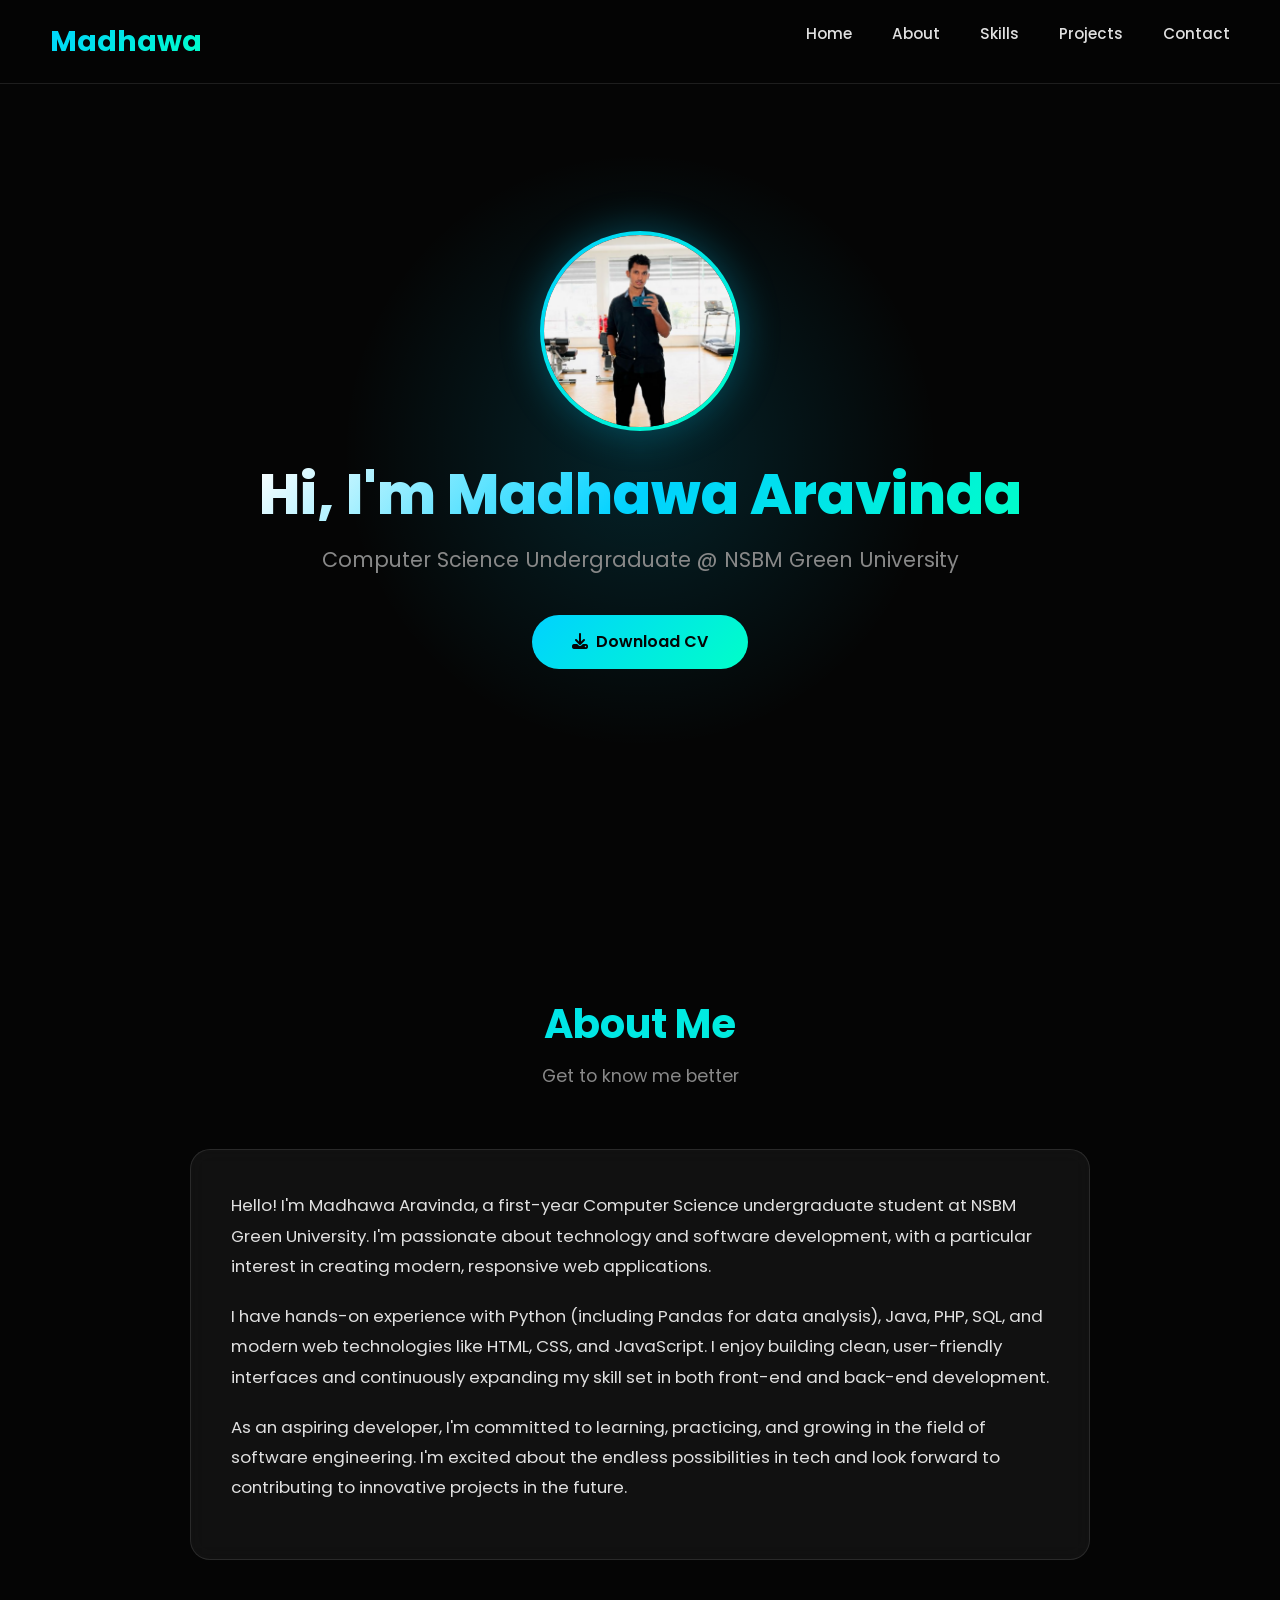
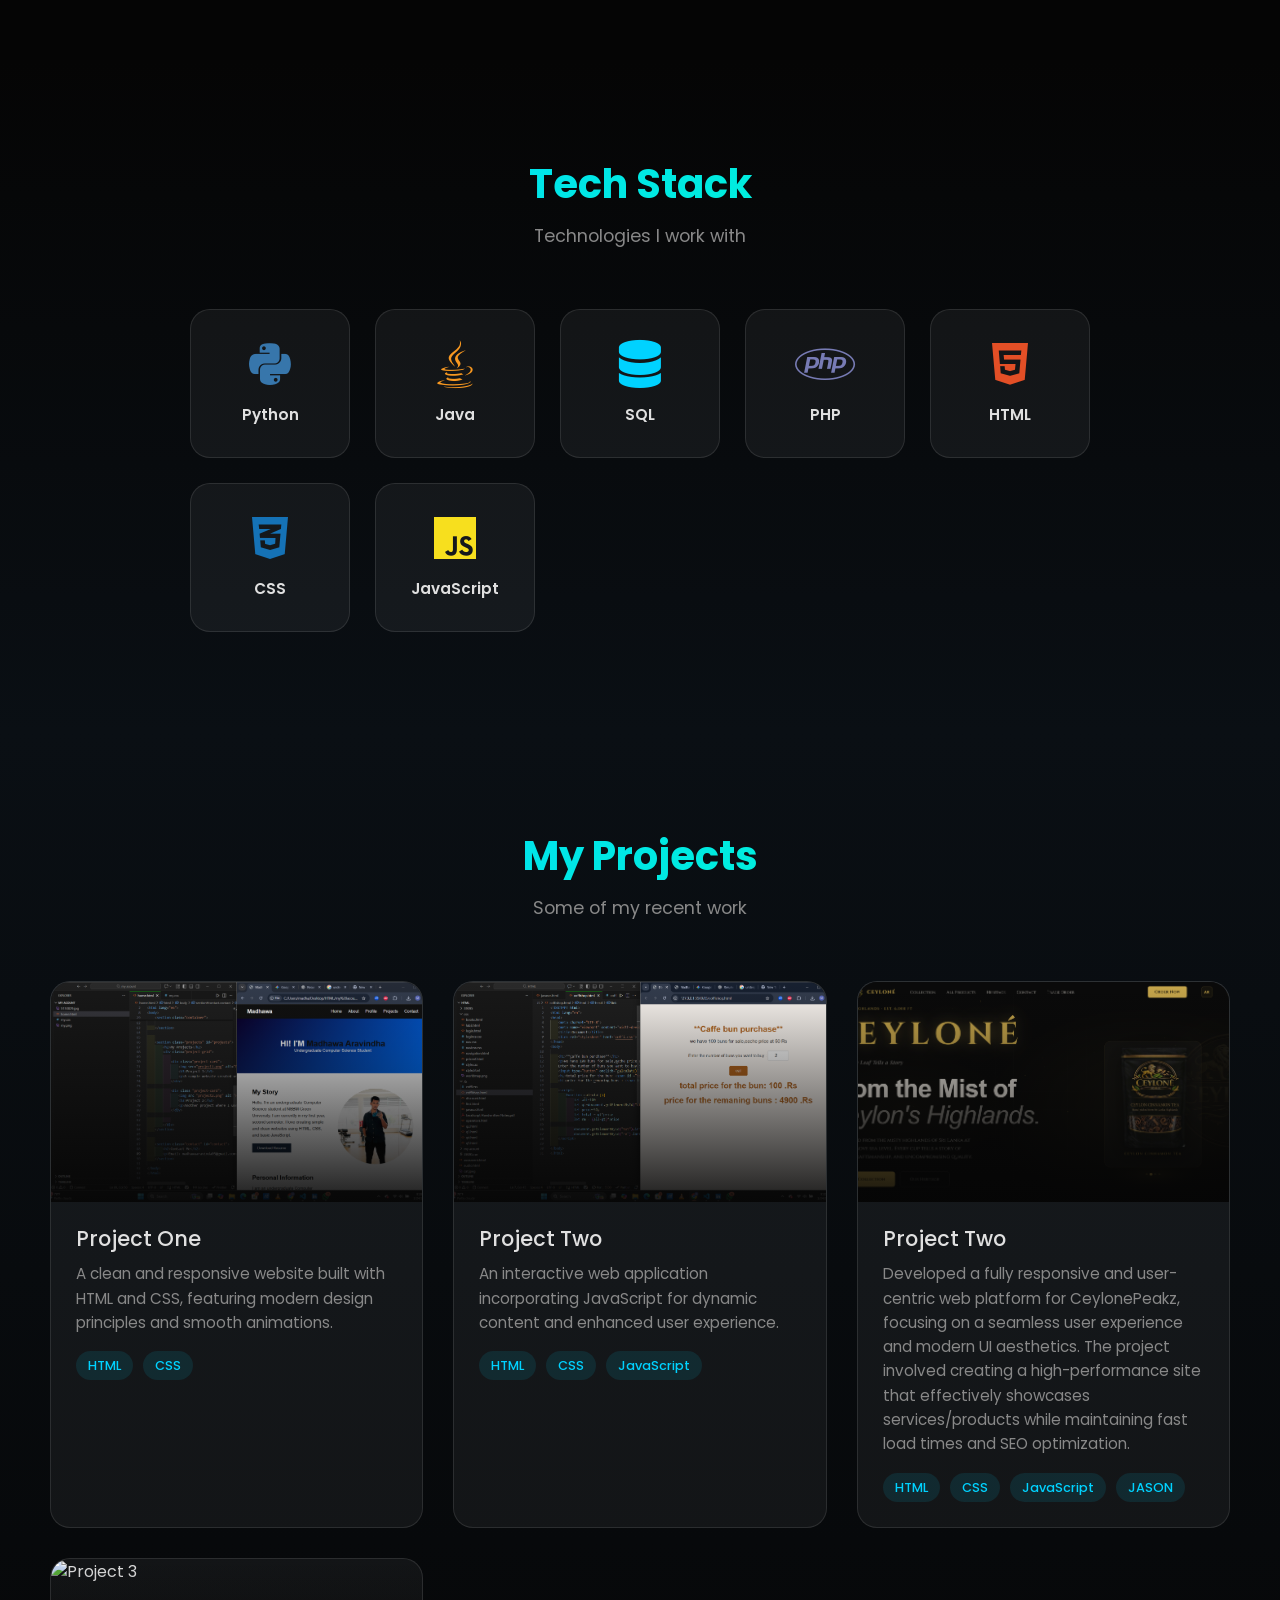
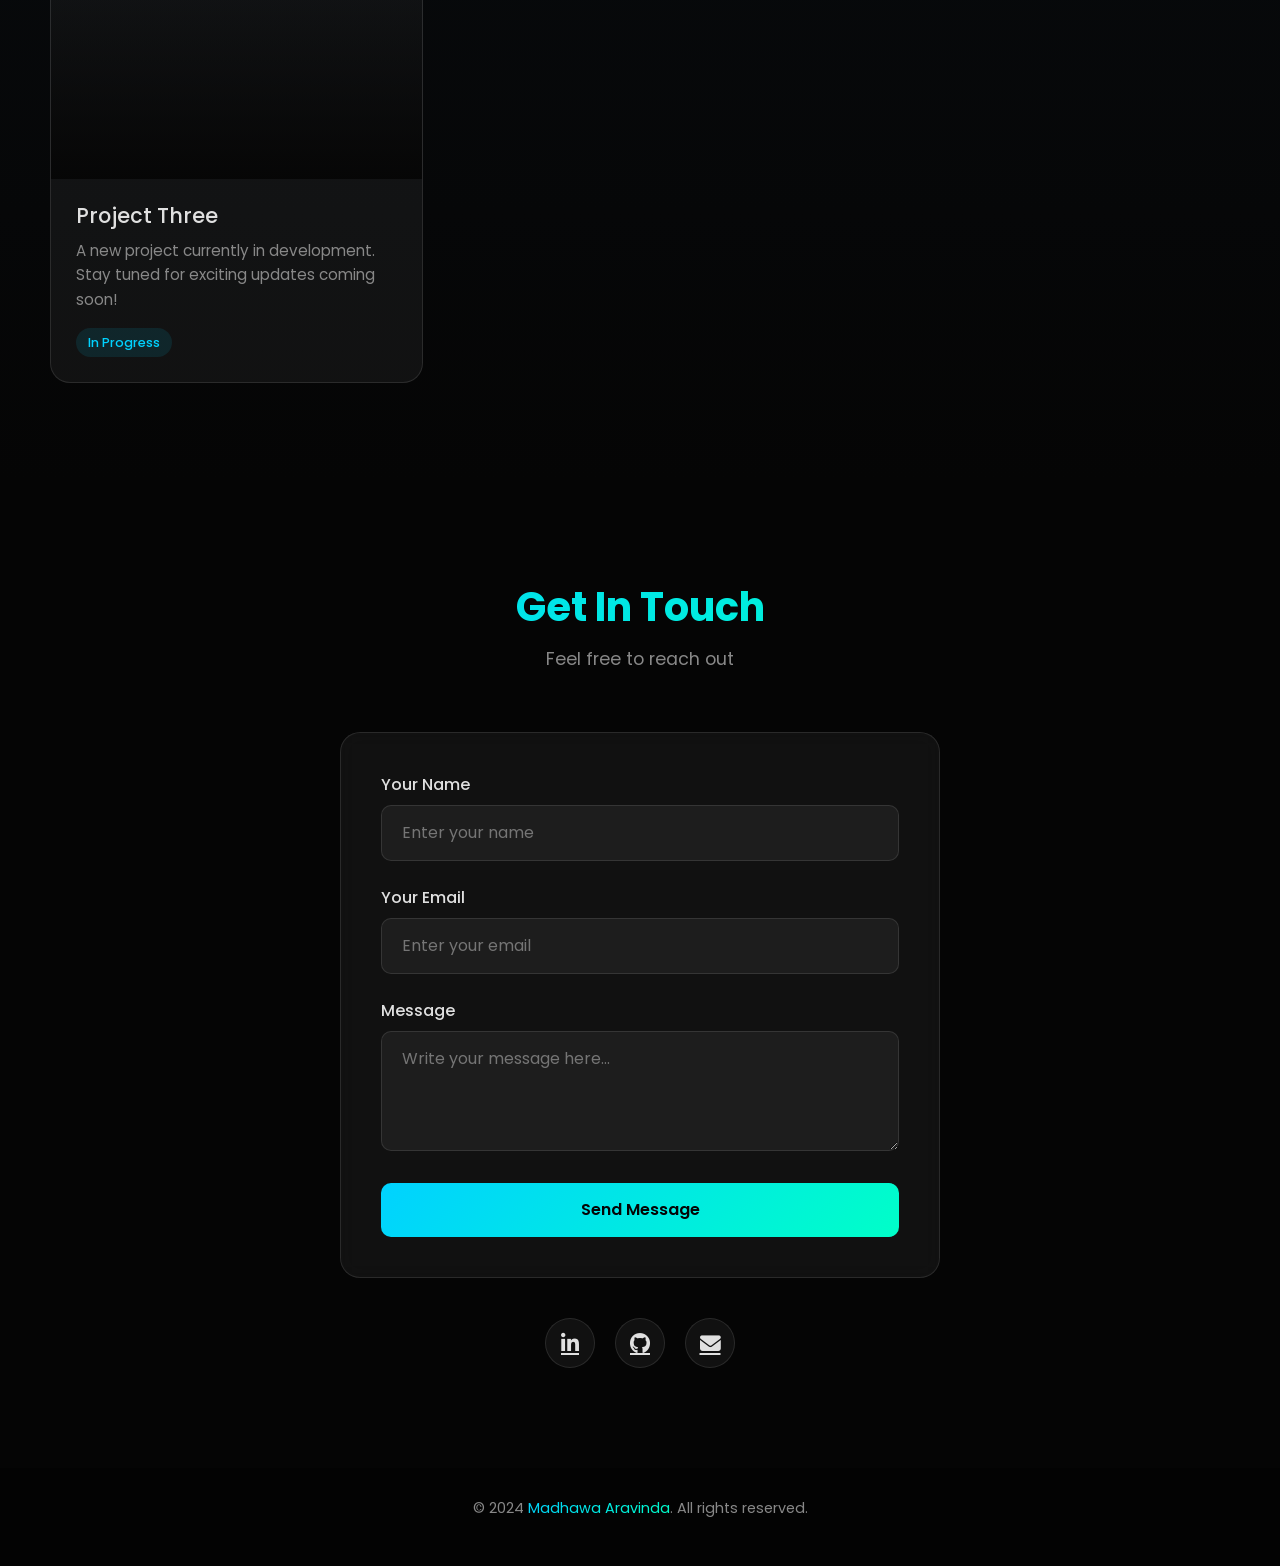
==== index.html @ 078f3707 "Rename home.html to index.html" ====
<!doctype html>
<html lang="en">
  <head>
    <meta charset="UTF-8" />
    <meta name="viewport" content="width=device-width, initial-scale=1.0" />
    <title>Madhawa Aravinda | Portfolio</title>
    <link rel="icon" href="my.png" type="image/png" />
    <link
      href="https://cdn.jsdelivr.net/npm/bootstrap@5.3.2/dist/css/bootstrap.min.css"
      rel="stylesheet"
    />
    <link
      rel="stylesheet"
      href="https://cdnjs.cloudflare.com/ajax/libs/font-awesome/6.4.0/css/all.min.css"
    />
    <link
      href="https://fonts.googleapis.com/css2?family=Poppins:wght@300;400;500;600;700;800&display=swap"
      rel="stylesheet"
    />
    <style>
      :root {
        --bg-dark: #050505;
        --bg-card: #0a0a0a;
        --accent-blue: #00d2ff;
        --accent-teal: #00ffc8;
        --text-light: #e0e0e0;
        --text-muted: #888;
        --glass-bg: rgba(255, 255, 255, 0.05);
        --glass-border: rgba(255, 255, 255, 0.1);
      }

      * {
        margin: 0;
        padding: 0;
        box-sizing: border-box;
      }

      html {
        scroll-behavior: smooth;
      }

      body {
        font-family: "Poppins", sans-serif;
        background-color: var(--bg-dark);
        color: var(--text-light);
        overflow-x: hidden;
      }

      ::-webkit-scrollbar {
        width: 8px;
      }

      ::-webkit-scrollbar-track {
        background: var(--bg-dark);
      }

      ::-webkit-scrollbar-thumb {
        background: var(--accent-blue);
        border-radius: 4px;
      }

      .navbar {
        position: fixed;
        top: 0;
        left: 0;
        width: 100%;
        padding: 20px 50px;
        display: flex;
        justify-content: space-between;
        align-items: center;
        z-index: 1000;
        background: rgba(5, 5, 5, 0.7);
        backdrop-filter: blur(20px);
        -webkit-backdrop-filter: blur(20px);
        border-bottom: 1px solid var(--glass-border);
        transition: all 0.3s ease;
      }

      .navbar.scrolled {
        padding: 15px 50px;
        background: rgba(5, 5, 5, 0.9);
      }

      .logo {
        font-size: 1.8rem;
        font-weight: 700;
        background: linear-gradient(
          135deg,
          var(--accent-blue),
          var(--accent-teal)
        );
        -webkit-background-clip: text;
        -webkit-text-fill-color: transparent;
        background-clip: text;
      }

      .nav-links {
        display: flex;
        list-style: none;
        gap: 40px;
      }

      .nav-links a {
        text-decoration: none;
        color: var(--text-light);
        font-weight: 500;
        font-size: 0.95rem;
        position: relative;
        transition: color 0.3s ease;
      }

      .nav-links a::after {
        content: "";
        position: absolute;
        bottom: -5px;
        left: 0;
        width: 0;
        height: 2px;
        background: linear-gradient(
          90deg,
          var(--accent-blue),
          var(--accent-teal)
        );
        transition: width 0.3s ease;
      }

      .nav-links a:hover {
        color: var(--accent-blue);
      }

      .nav-links a:hover::after {
        width: 100%;
      }

      .mobile-menu-btn {
        display: none;
        background: none;
        border: none;
        color: var(--text-light);
        font-size: 1.5rem;
        cursor: pointer;
      }

      .hero {
        min-height: 100vh;
        display: flex;
        flex-direction: column;
        align-items: center;
        justify-content: center;
        text-align: center;
        padding: 100px 20px;
        position: relative;
        overflow: hidden;
      }

      .hero::before {
        content: "";
        position: absolute;
        top: 50%;
        left: 50%;
        transform: translate(-50%, -50%);
        width: 600px;
        height: 600px;
        background: radial-gradient(
          circle,
          rgba(0, 210, 255, 0.15) 0%,
          transparent 70%
        );
        pointer-events: none;
      }

      .profile-container {
        position: relative;
        margin-bottom: 30px;
      }

      .profile-img {
        width: 200px;
        height: 200px;
        border-radius: 50%;
        object-fit: cover;
        border: 4px solid transparent;
        background:
          linear-gradient(var(--bg-dark), var(--bg-dark)) padding-box,
          linear-gradient(135deg, var(--accent-blue), var(--accent-teal))
            border-box;
        box-shadow: 0 0 40px rgba(0, 210, 255, 0.3);
        animation: pulse-glow 3s ease-in-out infinite;
      }

      @keyframes pulse-glow {
        0%,
        100% {
          box-shadow: 0 0 40px rgba(0, 210, 255, 0.3);
        }
        50% {
          box-shadow: 0 0 60px rgba(0, 210, 255, 0.5);
        }
      }

      .hero h1 {
        font-size: 3.5rem;
        font-weight: 800;
        margin-bottom: 15px;
        background: linear-gradient(
          135deg,
          #fff 0%,
          var(--accent-blue) 50%,
          var(--accent-teal) 100%
        );
        -webkit-background-clip: text;
        -webkit-text-fill-color: transparent;
        background-clip: text;
        animation: fadeInUp 1s ease;
      }

      .hero .subtitle {
        font-size: 1.3rem;
        color: var(--text-muted);
        margin-bottom: 40px;
        animation: fadeInUp 1s ease 0.2s both;
      }

      .glow-btn {
        padding: 15px 40px;
        font-size: 1rem;
        font-weight: 600;
        color: var(--bg-dark);
        background: linear-gradient(
          135deg,
          var(--accent-blue),
          var(--accent-teal)
        );
        border: none;
        border-radius: 50px;
        cursor: pointer;
        text-decoration: none;
        position: relative;
        overflow: hidden;
        transition:
          transform 0.3s ease,
          box-shadow 0.3s ease;
        animation: fadeInUp 1s ease 0.4s both;
      }

      .glow-btn::before {
        content: "";
        position: absolute;
        top: 0;
        left: -100%;
        width: 100%;
        height: 100%;
        background: linear-gradient(
          90deg,
          transparent,
          rgba(255, 255, 255, 0.4),
          transparent
        );
        transition: left 0.5s ease;
      }

      .glow-btn:hover {
        transform: translateY(-3px);
        box-shadow: 0 10px 40px rgba(0, 210, 255, 0.4);
      }

      .glow-btn:hover::before {
        left: 100%;
      }

      @keyframes fadeInUp {
        from {
          opacity: 0;
          transform: translateY(30px);
        }
        to {
          opacity: 1;
          transform: translateY(0);
        }
      }

      section {
        padding: 100px 50px;
      }

      .section-title {
        text-align: center;
        margin-bottom: 60px;
      }

      .section-title h2 {
        font-size: 2.5rem;
        font-weight: 700;
        margin-bottom: 15px;
        background: linear-gradient(
          135deg,
          var(--accent-blue),
          var(--accent-teal)
        );
        -webkit-background-clip: text;
        -webkit-text-fill-color: transparent;
        background-clip: text;
      }

      .section-title p {
        color: var(--text-muted);
        font-size: 1.1rem;
      }

      .skills-section {
        background: linear-gradient(180deg, var(--bg-dark) 0%, #0a0f14 100%);
      }

      .skills-grid {
        display: grid;
        grid-template-columns: repeat(auto-fit, minmax(140px, 1fr));
        gap: 25px;
        max-width: 900px;
        margin: 0 auto;
      }

      .skill-card {
        background: var(--glass-bg);
        border: 1px solid var(--glass-border);
        border-radius: 20px;
        padding: 30px 20px;
        text-align: center;
        transition: all 0.4s ease;
        position: relative;
        overflow: hidden;
      }

      .skill-card::before {
        content: "";
        position: absolute;
        top: 0;
        left: 0;
        width: 100%;
        height: 100%;
        background: linear-gradient(
          135deg,
          rgba(0, 210, 255, 0.1),
          rgba(0, 255, 200, 0.1)
        );
        opacity: 0;
        transition: opacity 0.4s ease;
      }

      .skill-card:hover {
        transform: translateY(-10px) scale(1.05);
        border-color: var(--accent-blue);
        box-shadow: 0 20px 40px rgba(0, 210, 255, 0.2);
      }

      .skill-card:hover::before {
        opacity: 1;
      }

      .skill-card i {
        font-size: 3rem;
        margin-bottom: 15px;
        display: block;
        position: relative;
        z-index: 1;
      }

      .skill-card span {
        font-weight: 600;
        font-size: 0.95rem;
        position: relative;
        z-index: 1;
      }

      .fa-python {
        color: #3776ab;
      }
      .fa-java {
        color: #f89820;
      }
      .fa-database {
        color: var(--accent-blue);
      }
      .fa-php {
        color: #777bb4;
      }
      .fa-html5 {
        color: #e34f26;
      }
      .fa-css3-alt {
        color: #1572b6;
      }
      .fa-js {
        color: #f7df1e;
      }

      .about-section {
        background: var(--bg-dark);
      }

      .about-content {
        max-width: 900px;
        margin: 0 auto;
        display: grid;
        grid-template-columns: 1fr;
        gap: 40px;
      }

      .about-text {
        background: var(--glass-bg);
        border: 1px solid var(--glass-border);
        border-radius: 20px;
        padding: 40px;
        backdrop-filter: blur(10px);
      }

      .about-text p {
        line-height: 1.8;
        color: var(--text-light);
        font-size: 1.05rem;
      }

      .about-text p + p {
        margin-top: 20px;
      }

      .projects-section {
        background: linear-gradient(180deg, #0a0f14 0%, var(--bg-dark) 100%);
      }

      .projects-grid {
        display: grid;
        grid-template-columns: repeat(auto-fit, minmax(350px, 1fr));
        gap: 30px;
        max-width: 1200px;
        margin: 0 auto;
      }

      .project-card {
        background: var(--glass-bg);
        border: 1px solid var(--glass-border);
        border-radius: 20px;
        overflow: hidden;
        transition: all 0.4s ease;
      }

      .project-card:hover {
        transform: translateY(-10px);
        box-shadow: 0 30px 60px rgba(0, 0, 0, 0.5);
        border-color: var(--accent-blue);
      }

      .project-img-container {
        position: relative;
        overflow: hidden;
        height: 220px;
      }

      .project-img-container img {
        width: 100%;
        height: 100%;
        object-fit: cover;
        transition: transform 0.5s ease;
      }

      .project-card:hover .project-img-container img {
        transform: scale(1.1);
      }

      .project-overlay {
        position: absolute;
        top: 0;
        left: 0;
        width: 100%;
        height: 100%;
        background: linear-gradient(to top, rgba(5, 5, 5, 0.9), transparent);
        display: flex;
        align-items: flex-end;
        padding: 20px;
      }

      .project-content {
        padding: 25px;
      }

      .project-content h3 {
        font-size: 1.3rem;
        margin-bottom: 10px;
        color: var(--text-light);
      }

      .project-content p {
        color: var(--text-muted);
        font-size: 0.95rem;
        line-height: 1.6;
      }

      .project-tags {
        display: flex;
        gap: 10px;
        margin-top: 15px;
        flex-wrap: wrap;
      }

      .project-tags span {
        background: rgba(0, 210, 255, 0.1);
        color: var(--accent-blue);
        padding: 5px 12px;
        border-radius: 20px;
        font-size: 0.8rem;
        font-weight: 500;
      }

      .contact-section {
        background: var(--bg-dark);
      }

      .contact-container {
        max-width: 600px;
        margin: 0 auto;
      }

      .contact-form {
        background: var(--glass-bg);
        border: 1px solid var(--glass-border);
        border-radius: 20px;
        padding: 40px;
        backdrop-filter: blur(10px);
      }

      .form-group {
        margin-bottom: 25px;
      }

      .form-group label {
        display: block;
        margin-bottom: 8px;
        font-weight: 500;
        color: var(--text-light);
      }

      .form-group input,
      .form-group textarea {
        width: 100%;
        padding: 15px 20px;
        background: rgba(255, 255, 255, 0.05);
        border: 1px solid var(--glass-border);
        border-radius: 10px;
        color: var(--text-light);
        font-family: "Poppins", sans-serif;
        font-size: 1rem;
        transition: all 0.3s ease;
      }

      .form-group input:focus,
      .form-group textarea:focus {
        outline: none;
        border-color: var(--accent-blue);
        box-shadow: 0 0 20px rgba(0, 210, 255, 0.2);
      }

      .form-group textarea {
        min-height: 120px;
        resize: vertical;
      }

      .submit-btn {
        width: 100%;
        padding: 15px;
        background: linear-gradient(
          135deg,
          var(--accent-blue),
          var(--accent-teal)
        );
        border: none;
        border-radius: 10px;
        color: var(--bg-dark);
        font-weight: 600;
        font-size: 1rem;
        cursor: pointer;
        transition: all 0.3s ease;
      }

      .submit-btn:hover {
        transform: translateY(-3px);
        box-shadow: 0 10px 30px rgba(0, 210, 255, 0.3);
      }

      .social-links {
        display: flex;
        justify-content: center;
        gap: 20px;
        margin-top: 40px;
      }

      .social-links a {
        width: 50px;
        height: 50px;
        display: flex;
        align-items: center;
        justify-content: center;
        background: var(--glass-bg);
        border: 1px solid var(--glass-border);
        border-radius: 50%;
        color: var(--text-light);
        font-size: 1.3rem;
        transition: all 0.3s ease;
      }

      .social-links a:hover {
        background: var(--accent-blue);
        color: var(--bg-dark);
        transform: translateY(-5px);
        box-shadow: 0 10px 30px rgba(0, 210, 255, 0.3);
      }

      footer {
        text-align: center;
        padding: 30px;
        background: #030303;
        color: var(--text-muted);
        font-size: 0.9rem;
      }

      footer span {
        background: linear-gradient(
          135deg,
          var(--accent-blue),
          var(--accent-teal)
        );
        -webkit-background-clip: text;
        -webkit-text-fill-color: transparent;
        background-clip: text;
      }

      .fade-in {
        opacity: 0;
        transform: translateY(30px);
        transition:
          opacity 0.8s ease,
          transform 0.8s ease;
      }

      .fade-in.visible {
        opacity: 1;
        transform: translateY(0);
      }

      @media (max-width: 992px) {
        .navbar {
          padding: 15px 30px;
        }

        .nav-links {
          position: fixed;
          top: 0;
          right: -100%;
          width: 70%;
          height: 100vh;
          background: rgba(5, 5, 5, 0.98);
          flex-direction: column;
          justify-content: center;
          align-items: center;
          gap: 30px;
          transition: right 0.4s ease;
        }

        .nav-links.active {
          right: 0;
        }

        .mobile-menu-btn {
          display: block;
          z-index: 1001;
        }

        .hero h1 {
          font-size: 2.5rem;
        }

        .hero .subtitle {
          font-size: 1.1rem;
        }

        .profile-img {
          width: 160px;
          height: 160px;
        }

        section {
          padding: 60px 20px;
        }

        .skills-grid {
          grid-template-columns: repeat(auto-fit, minmax(120px, 1fr));
          gap: 15px;
        }

        .projects-grid {
          grid-template-columns: 1fr;
        }
      }

      @media (max-width: 576px) {
        .hero h1 {
          font-size: 2rem;
        }

        .section-title h2 {
          font-size: 2rem;
        }

        .contact-form {
          padding: 25px;
        }
      }
    </style>
  </head>
  <body>
    <nav class="navbar" id="navbar">
      <div class="logo">Madhawa</div>
      <ul class="nav-links" id="navLinks">
        <li><a href="#home" onclick="closeMenu()">Home</a></li>
        <li><a href="#about" onclick="closeMenu()">About</a></li>
        <li><a href="#skills" onclick="closeMenu()">Skills</a></li>
        <li><a href="#projects" onclick="closeMenu()">Projects</a></li>
        <li><a href="#contact" onclick="closeMenu()">Contact</a></li>
      </ul>
      <button class="mobile-menu-btn" id="menuBtn" onclick="toggleMenu()">
        <i class="fas fa-bars"></i>
      </button>
    </nav>

    <section class="hero" id="home">
      <div class="profile-container">
        <img src="my.png" alt="Madhawa Aravinda" class="profile-img" />
      </div>
      <h1>Hi, I'm Madhawa Aravinda</h1>
      <p class="subtitle">
        Computer Science Undergraduate @ NSBM Green University
      </p>
      <a href="#" class="glow-btn"
        ><i class="fas fa-download me-2"></i>Download CV</a
      >
    </section>

    <section class="about-section" id="about">
      <div class="section-title fade-in">
        <h2>About Me</h2>
        <p>Get to know me better</p>
      </div>
      <div class="about-content">
        <div class="about-text fade-in">
          <p>
            Hello! I'm Madhawa Aravinda, a first-year Computer Science
            undergraduate student at NSBM Green University. I'm passionate about
            technology and software development, with a particular interest in
            creating modern, responsive web applications.
          </p>
          <p>
            I have hands-on experience with Python (including Pandas for data
            analysis), Java, PHP, SQL, and modern web technologies like HTML,
            CSS, and JavaScript. I enjoy building clean, user-friendly
            interfaces and continuously expanding my skill set in both front-end
            and back-end development.
          </p>
          <p>
            As an aspiring developer, I'm committed to learning, practicing, and
            growing in the field of software engineering. I'm excited about the
            endless possibilities in tech and look forward to contributing to
            innovative projects in the future.
          </p>
        </div>
      </div>
    </section>

    <section class="skills-section" id="skills">
      <div class="section-title fade-in">
        <h2>Tech Stack</h2>
        <p>Technologies I work with</p>
      </div>
      <div class="skills-grid">
        <div class="skill-card fade-in">
          <i class="fab fa-python"></i>
          <span>Python</span>
        </div>
        <div class="skill-card fade-in">
          <i class="fab fa-java"></i>
          <span>Java</span>
        </div>
        <div class="skill-card fade-in">
          <i class="fas fa-database"></i>
          <span>SQL</span>
        </div>
        <div class="skill-card fade-in">
          <i class="fab fa-php"></i>
          <span>PHP</span>
        </div>
        <div class="skill-card fade-in">
          <i class="fab fa-html5"></i>
          <span>HTML</span>
        </div>
        <div class="skill-card fade-in">
          <i class="fab fa-css3-alt"></i>
          <span>CSS</span>
        </div>
        <div class="skill-card fade-in">
          <i class="fab fa-js"></i>
          <span>JavaScript</span>
        </div>
      </div>
    </section>

    <section class="projects-section" id="projects">
      <div class="section-title fade-in">
        <h2>My Projects</h2>
        <p>Some of my recent work</p>
      </div>
      <div class="projects-grid">
        <div class="project-card fade-in">
          <div class="project-img-container">
            <img src="project1.png" alt="Project 1" />
            <div class="project-overlay"></div>
          </div>
          <div class="project-content">
            <h3>Project One</h3>
            <p>
              A clean and responsive website built with HTML and CSS, featuring
              modern design principles and smooth animations.
            </p>
            <div class="project-tags">
              <span>HTML</span>
              <span>CSS</span>
            </div>
          </div>
        </div>
        <div class="project-card fade-in">
          <div class="project-img-container">
            <img src="project2.png" alt="Project 2" />
            <div class="project-overlay"></div>
          </div>
          <div class="project-content">
            <h3>Project Two</h3>
            <p>
              An interactive web application incorporating JavaScript for
              dynamic content and enhanced user experience.
            </p>
            <div class="project-tags">
              <span>HTML</span>
              <span>CSS</span>
              <span>JavaScript</span>
            </div>
          </div>
        </div>
        <div class="project-card fade-in">
          <div class="project-img-container">
            <img src="ceylonepeakz.png" alt="Project 2" />
            <div class="project-overlay"></div>
          </div>
          <div class="project-content">
            <h3>Project Two</h3>
            <p>
              Developed a fully responsive and user-centric web platform for
              CeylonePeakz, focusing on a seamless user experience and modern UI
              aesthetics. The project involved creating a high-performance site
              that effectively showcases services/products while maintaining
              fast load times and SEO optimization.
            </p>
            <div class="project-tags">
              <span>HTML</span>
              <span>CSS</span>
              <span>JavaScript</span>
              <span>JASON</span>
            </div>
          </div>
        </div>
        <div class="project-card fade-in">
          <div class="project-img-container">
            <img
              src="https://via.placeholder.com/400x220/0a0a0a/00d2ff?text=Coming+Soon"
              alt="Project 3"
            />
            <div class="project-overlay"></div>
          </div>
          <div class="project-content">
            <h3>Project Three</h3>
            <p>
              A new project currently in development. Stay tuned for exciting
              updates coming soon!
            </p>
            <div class="project-tags">
              <span>In Progress</span>
            </div>
          </div>
        </div>
      </div>
    </section>

    <section class="contact-section" id="contact">
      <div class="section-title fade-in">
        <h2>Get In Touch</h2>
        <p>Feel free to reach out</p>
      </div>
      <div class="contact-container">
        <form class="contact-form fade-in" action="#" method="POST">
          <div class="form-group">
            <label for="name">Your Name</label>
            <input
              type="text"
              id="name"
              name="name"
              placeholder="Enter your name"
              required
            />
          </div>
          <div class="form-group">
            <label for="email">Your Email</label>
            <input
              type="email"
              id="email"
              name="email"
              placeholder="Enter your email"
              required
            />
          </div>
          <div class="form-group">
            <label for="message">Message</label>
            <textarea
              id="message"
              name="message"
              placeholder="Write your message here..."
              required
            ></textarea>
          </div>
          <button type="submit" class="submit-btn">Send Message</button>
        </form>
        <div class="social-links">
          <a
            href="https://www.linkedin.com/in/madhawa-aravinda-ab4bb8319?utm_source=share&utm_campaign=share_via&utm_content=profile&utm_medium=ios_app"
            target="_blank"
            title="LinkedIn"
          >
            <i class="fab fa-linkedin-in"></i>
          </a>
          <a
            href="https://github.com/madhawaaravinda05-dotco"
            target="_blank"
            title="GitHub"
          >
            <i class="fab fa-github"></i>
          </a>
          <a href="mailto:madhawaaravinda05@gmail.com" title="Email">
            <i class="fas fa-envelope"></i>
          </a>
        </div>
      </div>
    </section>

    <footer>
      <p>&copy; 2024 <span>Madhawa Aravinda</span>. All rights reserved.</p>
    </footer>

    <script src="https://cdn.jsdelivr.net/npm/bootstrap@5.3.2/dist/js/bootstrap.bundle.min.js"></script>
    <script>
      const navbar = document.getElementById("navbar");
      const navLinks = document.getElementById("navLinks");
      const menuBtn = document.getElementById("menuBtn");
      const fadeElements = document.querySelectorAll(".fade-in");

      window.addEventListener("scroll", () => {
        if (window.scrollY > 50) {
          navbar.classList.add("scrolled");
        } else {
          navbar.classList.remove("scrolled");
        }

        fadeElements.forEach((element) => {
          const elementTop = element.getBoundingClientRect().top;
          const windowHeight = window.innerHeight;
          if (elementTop < windowHeight - 100) {
            element.classList.add("visible");
          }
        });
      });

      function toggleMenu() {
        navLinks.classList.toggle("active");
        const icon = menuBtn.querySelector("i");
        if (navLinks.classList.contains("active")) {
          icon.classList.remove("fa-bars");
          icon.classList.add("fa-times");
        } else {
          icon.classList.remove("fa-times");
          icon.classList.add("fa-bars");
        }
      }

      function closeMenu() {
        navLinks.classList.remove("active");
        const icon = menuBtn.querySelector("i");
        icon.classList.remove("fa-times");
        icon.classList.add("fa-bars");
      }

      window.addEventListener("scroll", () => {
        fadeElements.forEach((element) => {
          const elementTop = element.getBoundingClientRect().top;
          const windowHeight = window.innerHeight;
          if (elementTop < windowHeight - 100) {
            element.classList.add("visible");
          }
        });
      });
    </script>
  </body>
</html>
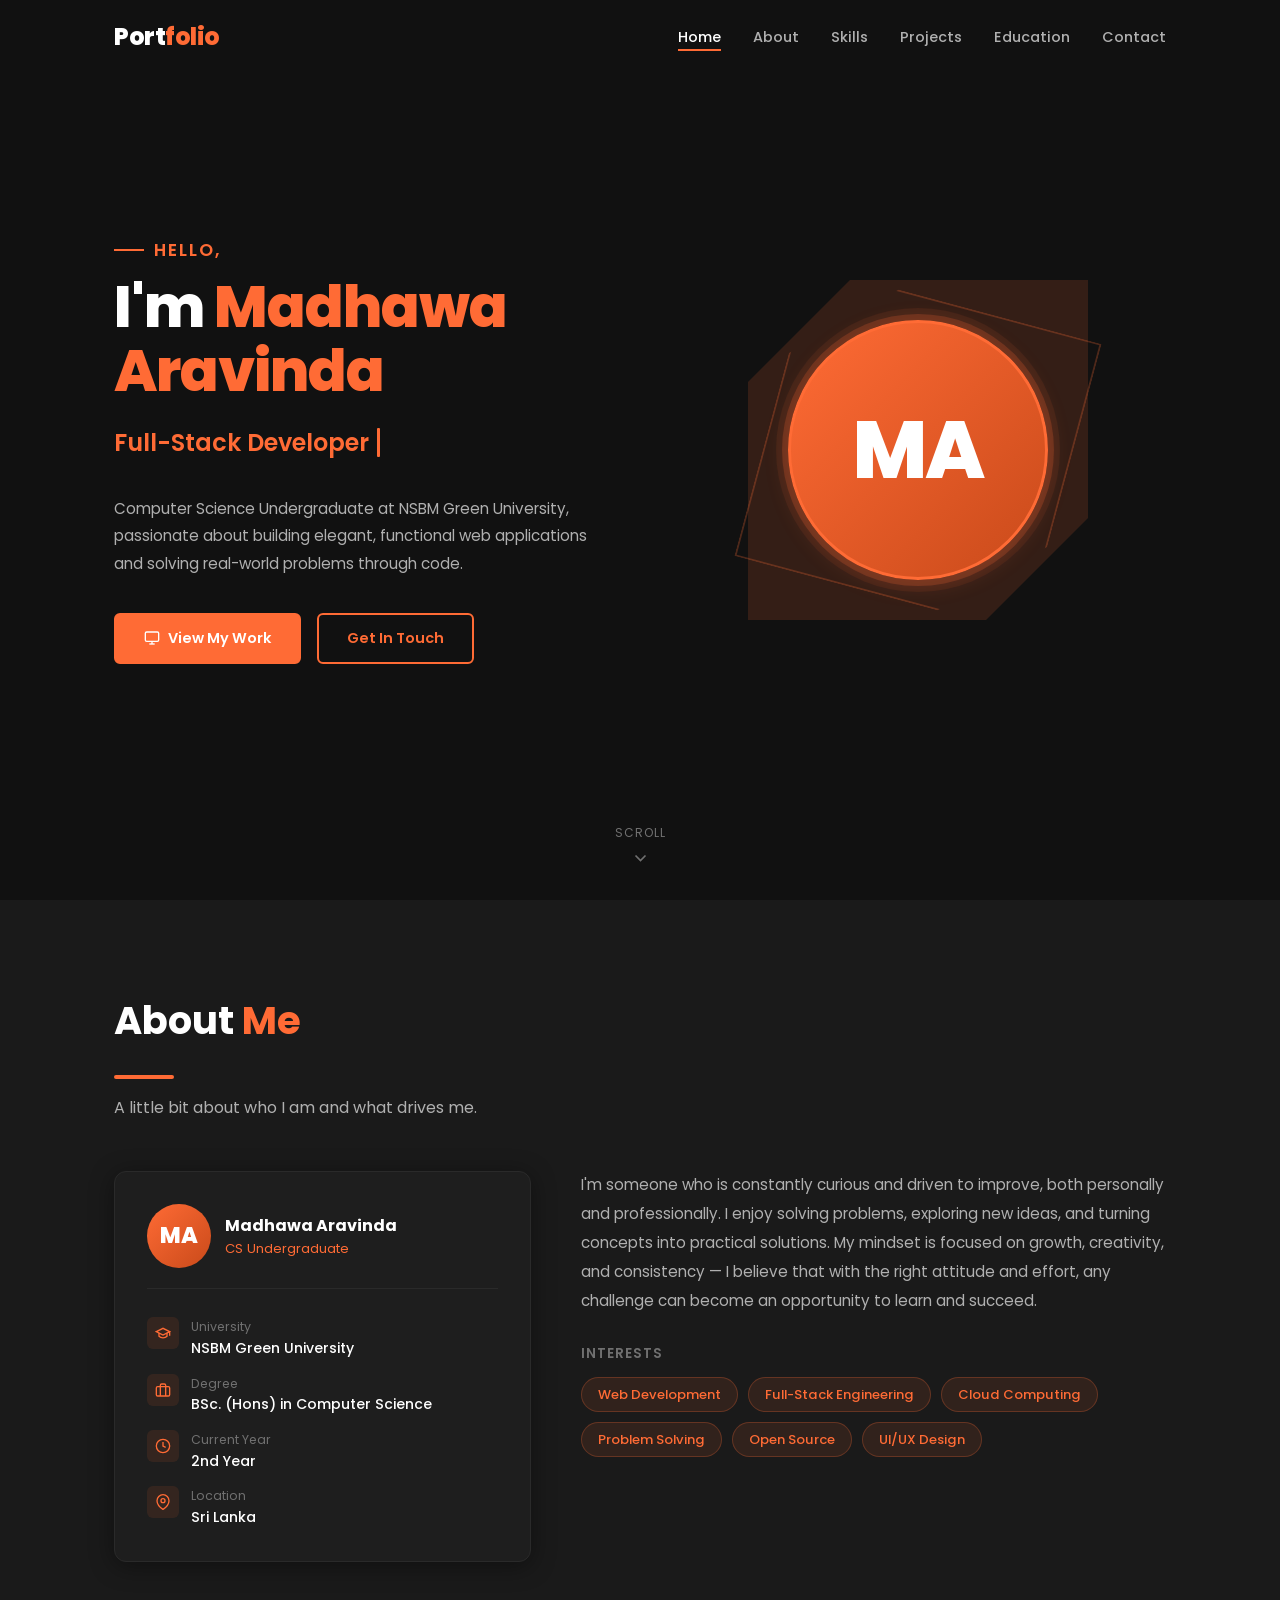
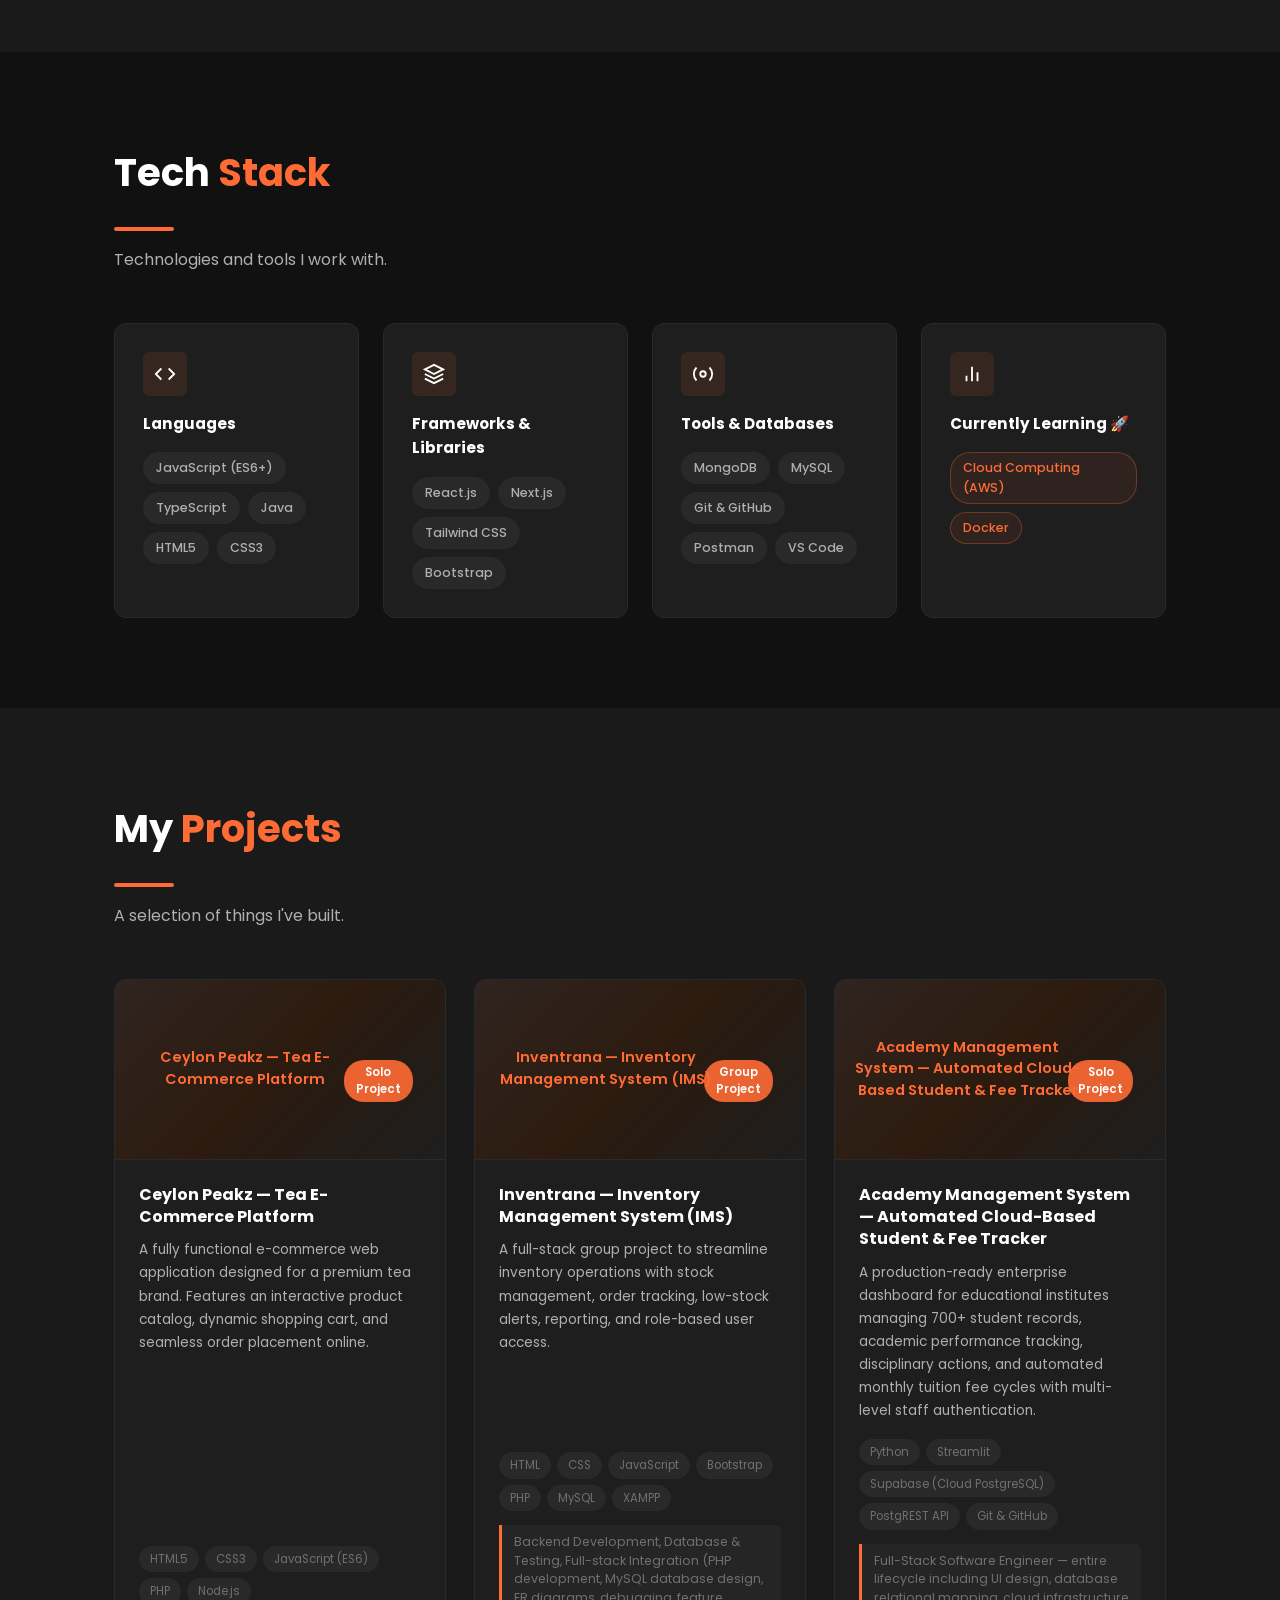
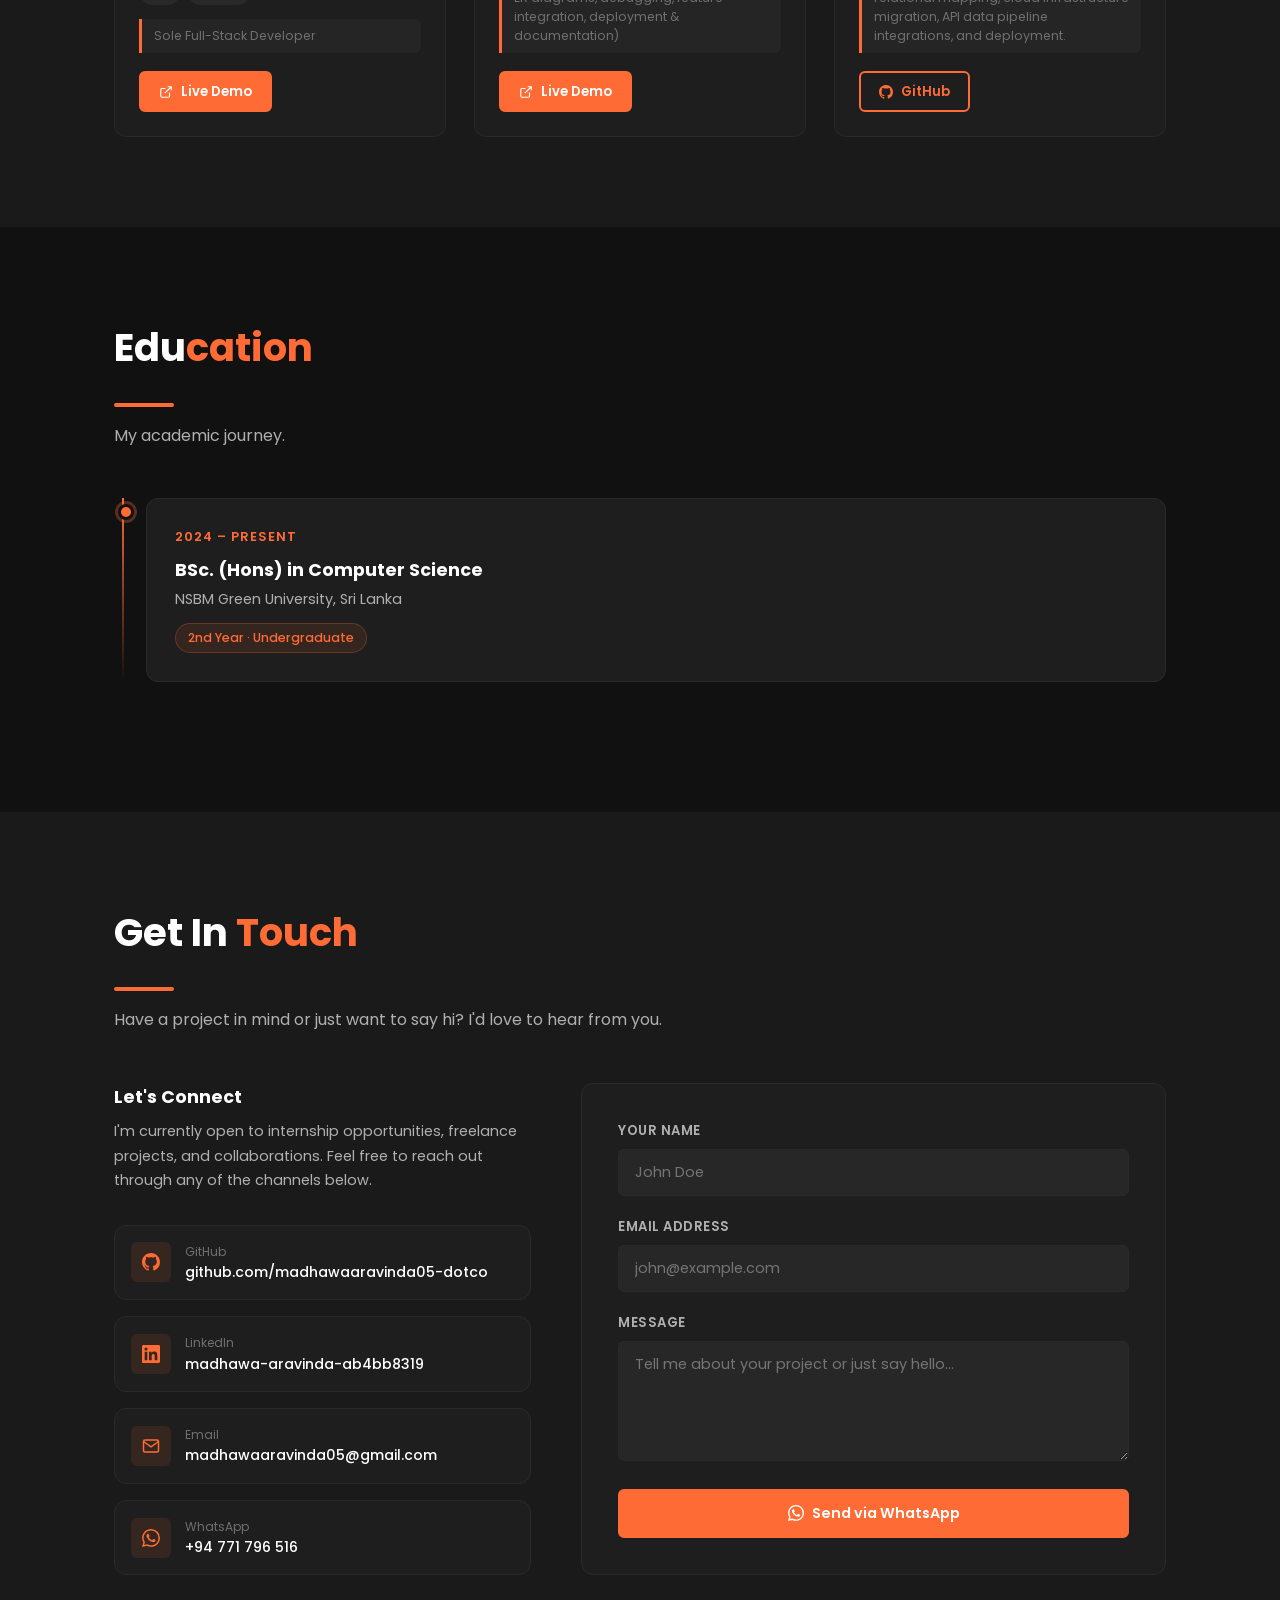
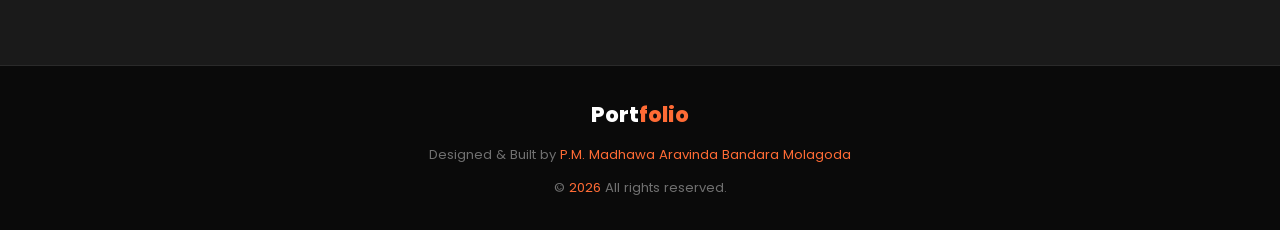
==== commit 003a4526: "Fresh Upload" ====
--- a/index.html
+++ b/index.html
@@ -1,1015 +1,344 @@
-<!doctype html>
+<!DOCTYPE html>
 <html lang="en">
-  <head>
-    <meta charset="UTF-8" />
-    <meta name="viewport" content="width=device-width, initial-scale=1.0" />
-    <title>Madhawa Aravinda | Portfolio</title>
-    <link rel="icon" href="my.png" type="image/png" />
-    <link
-      href="https://cdn.jsdelivr.net/npm/bootstrap@5.3.2/dist/css/bootstrap.min.css"
-      rel="stylesheet"
-    />
-    <link
-      rel="stylesheet"
-      href="https://cdnjs.cloudflare.com/ajax/libs/font-awesome/6.4.0/css/all.min.css"
-    />
-    <link
-      href="https://fonts.googleapis.com/css2?family=Poppins:wght@300;400;500;600;700;800&display=swap"
-      rel="stylesheet"
-    />
-    <style>
-      :root {
-        --bg-dark: #050505;
-        --bg-card: #0a0a0a;
-        --accent-blue: #00d2ff;
-        --accent-teal: #00ffc8;
-        --text-light: #e0e0e0;
-        --text-muted: #888;
-        --glass-bg: rgba(255, 255, 255, 0.05);
-        --glass-border: rgba(255, 255, 255, 0.1);
-      }
-
-      * {
-        margin: 0;
-        padding: 0;
-        box-sizing: border-box;
-      }
-
-      html {
-        scroll-behavior: smooth;
-      }
-
-      body {
-        font-family: "Poppins", sans-serif;
-        background-color: var(--bg-dark);
-        color: var(--text-light);
-        overflow-x: hidden;
-      }
-
-      ::-webkit-scrollbar {
-        width: 8px;
-      }
-
-      ::-webkit-scrollbar-track {
-        background: var(--bg-dark);
-      }
-
-      ::-webkit-scrollbar-thumb {
-        background: var(--accent-blue);
-        border-radius: 4px;
-      }
-
-      .navbar {
-        position: fixed;
-        top: 0;
-        left: 0;
-        width: 100%;
-        padding: 20px 50px;
-        display: flex;
-        justify-content: space-between;
-        align-items: center;
-        z-index: 1000;
-        background: rgba(5, 5, 5, 0.7);
-        backdrop-filter: blur(20px);
-        -webkit-backdrop-filter: blur(20px);
-        border-bottom: 1px solid var(--glass-border);
-        transition: all 0.3s ease;
-      }
-
-      .navbar.scrolled {
-        padding: 15px 50px;
-        background: rgba(5, 5, 5, 0.9);
-      }
-
-      .logo {
-        font-size: 1.8rem;
-        font-weight: 700;
-        background: linear-gradient(
-          135deg,
-          var(--accent-blue),
-          var(--accent-teal)
-        );
-        -webkit-background-clip: text;
-        -webkit-text-fill-color: transparent;
-        background-clip: text;
-      }
-
-      .nav-links {
-        display: flex;
-        list-style: none;
-        gap: 40px;
-      }
-
-      .nav-links a {
-        text-decoration: none;
-        color: var(--text-light);
-        font-weight: 500;
-        font-size: 0.95rem;
-        position: relative;
-        transition: color 0.3s ease;
-      }
-
-      .nav-links a::after {
-        content: "";
-        position: absolute;
-        bottom: -5px;
-        left: 0;
-        width: 0;
-        height: 2px;
-        background: linear-gradient(
-          90deg,
-          var(--accent-blue),
-          var(--accent-teal)
-        );
-        transition: width 0.3s ease;
-      }
-
-      .nav-links a:hover {
-        color: var(--accent-blue);
-      }
-
-      .nav-links a:hover::after {
-        width: 100%;
-      }
-
-      .mobile-menu-btn {
-        display: none;
-        background: none;
-        border: none;
-        color: var(--text-light);
-        font-size: 1.5rem;
-        cursor: pointer;
-      }
-
-      .hero {
-        min-height: 100vh;
-        display: flex;
-        flex-direction: column;
-        align-items: center;
-        justify-content: center;
-        text-align: center;
-        padding: 100px 20px;
-        position: relative;
-        overflow: hidden;
-      }
-
-      .hero::before {
-        content: "";
-        position: absolute;
-        top: 50%;
-        left: 50%;
-        transform: translate(-50%, -50%);
-        width: 600px;
-        height: 600px;
-        background: radial-gradient(
-          circle,
-          rgba(0, 210, 255, 0.15) 0%,
-          transparent 70%
-        );
-        pointer-events: none;
-      }
-
-      .profile-container {
-        position: relative;
-        margin-bottom: 30px;
-      }
-
-      .profile-img {
-        width: 200px;
-        height: 200px;
-        border-radius: 50%;
-        object-fit: cover;
-        border: 4px solid transparent;
-        background:
-          linear-gradient(var(--bg-dark), var(--bg-dark)) padding-box,
-          linear-gradient(135deg, var(--accent-blue), var(--accent-teal))
-            border-box;
-        box-shadow: 0 0 40px rgba(0, 210, 255, 0.3);
-        animation: pulse-glow 3s ease-in-out infinite;
-      }
-
-      @keyframes pulse-glow {
-        0%,
-        100% {
-          box-shadow: 0 0 40px rgba(0, 210, 255, 0.3);
-        }
-        50% {
-          box-shadow: 0 0 60px rgba(0, 210, 255, 0.5);
-        }
-      }
-
-      .hero h1 {
-        font-size: 3.5rem;
-        font-weight: 800;
-        margin-bottom: 15px;
-        background: linear-gradient(
-          135deg,
-          #fff 0%,
-          var(--accent-blue) 50%,
-          var(--accent-teal) 100%
-        );
-        -webkit-background-clip: text;
-        -webkit-text-fill-color: transparent;
-        background-clip: text;
-        animation: fadeInUp 1s ease;
-      }
-
-      .hero .subtitle {
-        font-size: 1.3rem;
-        color: var(--text-muted);
-        margin-bottom: 40px;
-        animation: fadeInUp 1s ease 0.2s both;
-      }
-
-      .glow-btn {
-        padding: 15px 40px;
-        font-size: 1rem;
-        font-weight: 600;
-        color: var(--bg-dark);
-        background: linear-gradient(
-          135deg,
-          var(--accent-blue),
-          var(--accent-teal)
-        );
-        border: none;
-        border-radius: 50px;
-        cursor: pointer;
-        text-decoration: none;
-        position: relative;
-        overflow: hidden;
-        transition:
-          transform 0.3s ease,
-          box-shadow 0.3s ease;
-        animation: fadeInUp 1s ease 0.4s both;
-      }
-
-      .glow-btn::before {
-        content: "";
-        position: absolute;
-        top: 0;
-        left: -100%;
-        width: 100%;
-        height: 100%;
-        background: linear-gradient(
-          90deg,
-          transparent,
-          rgba(255, 255, 255, 0.4),
-          transparent
-        );
-        transition: left 0.5s ease;
-      }
-
-      .glow-btn:hover {
-        transform: translateY(-3px);
-        box-shadow: 0 10px 40px rgba(0, 210, 255, 0.4);
-      }
-
-      .glow-btn:hover::before {
-        left: 100%;
-      }
-
-      @keyframes fadeInUp {
-        from {
-          opacity: 0;
-          transform: translateY(30px);
-        }
-        to {
-          opacity: 1;
-          transform: translateY(0);
-        }
-      }
-
-      section {
-        padding: 100px 50px;
-      }
-
-      .section-title {
-        text-align: center;
-        margin-bottom: 60px;
-      }
-
-      .section-title h2 {
-        font-size: 2.5rem;
-        font-weight: 700;
-        margin-bottom: 15px;
-        background: linear-gradient(
-          135deg,
-          var(--accent-blue),
-          var(--accent-teal)
-        );
-        -webkit-background-clip: text;
-        -webkit-text-fill-color: transparent;
-        background-clip: text;
-      }
-
-      .section-title p {
-        color: var(--text-muted);
-        font-size: 1.1rem;
-      }
-
-      .skills-section {
-        background: linear-gradient(180deg, var(--bg-dark) 0%, #0a0f14 100%);
-      }
-
-      .skills-grid {
-        display: grid;
-        grid-template-columns: repeat(auto-fit, minmax(140px, 1fr));
-        gap: 25px;
-        max-width: 900px;
-        margin: 0 auto;
-      }
-
-      .skill-card {
-        background: var(--glass-bg);
-        border: 1px solid var(--glass-border);
-        border-radius: 20px;
-        padding: 30px 20px;
-        text-align: center;
-        transition: all 0.4s ease;
-        position: relative;
-        overflow: hidden;
-      }
-
-      .skill-card::before {
-        content: "";
-        position: absolute;
-        top: 0;
-        left: 0;
-        width: 100%;
-        height: 100%;
-        background: linear-gradient(
-          135deg,
-          rgba(0, 210, 255, 0.1),
-          rgba(0, 255, 200, 0.1)
-        );
-        opacity: 0;
-        transition: opacity 0.4s ease;
-      }
-
-      .skill-card:hover {
-        transform: translateY(-10px) scale(1.05);
-        border-color: var(--accent-blue);
-        box-shadow: 0 20px 40px rgba(0, 210, 255, 0.2);
-      }
-
-      .skill-card:hover::before {
-        opacity: 1;
-      }
-
-      .skill-card i {
-        font-size: 3rem;
-        margin-bottom: 15px;
-        display: block;
-        position: relative;
-        z-index: 1;
-      }
-
-      .skill-card span {
-        font-weight: 600;
-        font-size: 0.95rem;
-        position: relative;
-        z-index: 1;
-      }
-
-      .fa-python {
-        color: #3776ab;
-      }
-      .fa-java {
-        color: #f89820;
-      }
-      .fa-database {
-        color: var(--accent-blue);
-      }
-      .fa-php {
-        color: #777bb4;
-      }
-      .fa-html5 {
-        color: #e34f26;
-      }
-      .fa-css3-alt {
-        color: #1572b6;
-      }
-      .fa-js {
-        color: #f7df1e;
-      }
-
-      .about-section {
-        background: var(--bg-dark);
-      }
-
-      .about-content {
-        max-width: 900px;
-        margin: 0 auto;
-        display: grid;
-        grid-template-columns: 1fr;
-        gap: 40px;
-      }
-
-      .about-text {
-        background: var(--glass-bg);
-        border: 1px solid var(--glass-border);
-        border-radius: 20px;
-        padding: 40px;
-        backdrop-filter: blur(10px);
-      }
-
-      .about-text p {
-        line-height: 1.8;
-        color: var(--text-light);
-        font-size: 1.05rem;
-      }
-
-      .about-text p + p {
-        margin-top: 20px;
-      }
-
-      .projects-section {
-        background: linear-gradient(180deg, #0a0f14 0%, var(--bg-dark) 100%);
-      }
-
-      .projects-grid {
-        display: grid;
-        grid-template-columns: repeat(auto-fit, minmax(350px, 1fr));
-        gap: 30px;
-        max-width: 1200px;
-        margin: 0 auto;
-      }
-
-      .project-card {
-        background: var(--glass-bg);
-        border: 1px solid var(--glass-border);
-        border-radius: 20px;
-        overflow: hidden;
-        transition: all 0.4s ease;
-      }
-
-      .project-card:hover {
-        transform: translateY(-10px);
-        box-shadow: 0 30px 60px rgba(0, 0, 0, 0.5);
-        border-color: var(--accent-blue);
-      }
-
-      .project-img-container {
-        position: relative;
-        overflow: hidden;
-        height: 220px;
-      }
-
-      .project-img-container img {
-        width: 100%;
-        height: 100%;
-        object-fit: cover;
-        transition: transform 0.5s ease;
-      }
-
-      .project-card:hover .project-img-container img {
-        transform: scale(1.1);
-      }
-
-      .project-overlay {
-        position: absolute;
-        top: 0;
-        left: 0;
-        width: 100%;
-        height: 100%;
-        background: linear-gradient(to top, rgba(5, 5, 5, 0.9), transparent);
-        display: flex;
-        align-items: flex-end;
-        padding: 20px;
-      }
-
-      .project-content {
-        padding: 25px;
-      }
-
-      .project-content h3 {
-        font-size: 1.3rem;
-        margin-bottom: 10px;
-        color: var(--text-light);
-      }
-
-      .project-content p {
-        color: var(--text-muted);
-        font-size: 0.95rem;
-        line-height: 1.6;
-      }
-
-      .project-tags {
-        display: flex;
-        gap: 10px;
-        margin-top: 15px;
-        flex-wrap: wrap;
-      }
-
-      .project-tags span {
-        background: rgba(0, 210, 255, 0.1);
-        color: var(--accent-blue);
-        padding: 5px 12px;
-        border-radius: 20px;
-        font-size: 0.8rem;
-        font-weight: 500;
-      }
-
-      .contact-section {
-        background: var(--bg-dark);
-      }
-
-      .contact-container {
-        max-width: 600px;
-        margin: 0 auto;
-      }
-
-      .contact-form {
-        background: var(--glass-bg);
-        border: 1px solid var(--glass-border);
-        border-radius: 20px;
-        padding: 40px;
-        backdrop-filter: blur(10px);
-      }
-
-      .form-group {
-        margin-bottom: 25px;
-      }
-
-      .form-group label {
-        display: block;
-        margin-bottom: 8px;
-        font-weight: 500;
-        color: var(--text-light);
-      }
-
-      .form-group input,
-      .form-group textarea {
-        width: 100%;
-        padding: 15px 20px;
-        background: rgba(255, 255, 255, 0.05);
-        border: 1px solid var(--glass-border);
-        border-radius: 10px;
-        color: var(--text-light);
-        font-family: "Poppins", sans-serif;
-        font-size: 1rem;
-        transition: all 0.3s ease;
-      }
-
-      .form-group input:focus,
-      .form-group textarea:focus {
-        outline: none;
-        border-color: var(--accent-blue);
-        box-shadow: 0 0 20px rgba(0, 210, 255, 0.2);
-      }
-
-      .form-group textarea {
-        min-height: 120px;
-        resize: vertical;
-      }
-
-      .submit-btn {
-        width: 100%;
-        padding: 15px;
-        background: linear-gradient(
-          135deg,
-          var(--accent-blue),
-          var(--accent-teal)
-        );
-        border: none;
-        border-radius: 10px;
-        color: var(--bg-dark);
-        font-weight: 600;
-        font-size: 1rem;
-        cursor: pointer;
-        transition: all 0.3s ease;
-      }
-
-      .submit-btn:hover {
-        transform: translateY(-3px);
-        box-shadow: 0 10px 30px rgba(0, 210, 255, 0.3);
-      }
-
-      .social-links {
-        display: flex;
-        justify-content: center;
-        gap: 20px;
-        margin-top: 40px;
-      }
-
-      .social-links a {
-        width: 50px;
-        height: 50px;
-        display: flex;
-        align-items: center;
-        justify-content: center;
-        background: var(--glass-bg);
-        border: 1px solid var(--glass-border);
-        border-radius: 50%;
-        color: var(--text-light);
-        font-size: 1.3rem;
-        transition: all 0.3s ease;
-      }
-
-      .social-links a:hover {
-        background: var(--accent-blue);
-        color: var(--bg-dark);
-        transform: translateY(-5px);
-        box-shadow: 0 10px 30px rgba(0, 210, 255, 0.3);
-      }
-
-      footer {
-        text-align: center;
-        padding: 30px;
-        background: #030303;
-        color: var(--text-muted);
-        font-size: 0.9rem;
-      }
-
-      footer span {
-        background: linear-gradient(
-          135deg,
-          var(--accent-blue),
-          var(--accent-teal)
-        );
-        -webkit-background-clip: text;
-        -webkit-text-fill-color: transparent;
-        background-clip: text;
-      }
-
-      .fade-in {
-        opacity: 0;
-        transform: translateY(30px);
-        transition:
-          opacity 0.8s ease,
-          transform 0.8s ease;
-      }
-
-      .fade-in.visible {
-        opacity: 1;
-        transform: translateY(0);
-      }
-
-      @media (max-width: 992px) {
-        .navbar {
-          padding: 15px 30px;
-        }
-
-        .nav-links {
-          position: fixed;
-          top: 0;
-          right: -100%;
-          width: 70%;
-          height: 100vh;
-          background: rgba(5, 5, 5, 0.98);
-          flex-direction: column;
-          justify-content: center;
-          align-items: center;
-          gap: 30px;
-          transition: right 0.4s ease;
-        }
-
-        .nav-links.active {
-          right: 0;
-        }
-
-        .mobile-menu-btn {
-          display: block;
-          z-index: 1001;
-        }
-
-        .hero h1 {
-          font-size: 2.5rem;
-        }
-
-        .hero .subtitle {
-          font-size: 1.1rem;
-        }
-
-        .profile-img {
-          width: 160px;
-          height: 160px;
-        }
-
-        section {
-          padding: 60px 20px;
-        }
-
-        .skills-grid {
-          grid-template-columns: repeat(auto-fit, minmax(120px, 1fr));
-          gap: 15px;
-        }
-
-        .projects-grid {
-          grid-template-columns: 1fr;
-        }
-      }
-
-      @media (max-width: 576px) {
-        .hero h1 {
-          font-size: 2rem;
-        }
-
-        .section-title h2 {
-          font-size: 2rem;
-        }
-
-        .contact-form {
-          padding: 25px;
-        }
-      }
-    </style>
-  </head>
-  <body>
-    <nav class="navbar" id="navbar">
-      <div class="logo">Madhawa</div>
-      <ul class="nav-links" id="navLinks">
-        <li><a href="#home" onclick="closeMenu()">Home</a></li>
-        <li><a href="#about" onclick="closeMenu()">About</a></li>
-        <li><a href="#skills" onclick="closeMenu()">Skills</a></li>
-        <li><a href="#projects" onclick="closeMenu()">Projects</a></li>
-        <li><a href="#contact" onclick="closeMenu()">Contact</a></li>
-      </ul>
-      <button class="mobile-menu-btn" id="menuBtn" onclick="toggleMenu()">
-        <i class="fas fa-bars"></i>
-      </button>
-    </nav>
-
-    <section class="hero" id="home">
-      <div class="profile-container">
-        <img src="my.png" alt="Madhawa Aravinda" class="profile-img" />
-      </div>
-      <h1>Hi, I'm Madhawa Aravinda</h1>
-      <p class="subtitle">
-        Computer Science Undergraduate @ NSBM Green University
+<head>
+  <meta charset="UTF-8" />
+  <meta name="viewport" content="width=device-width, initial-scale=1.0" />
+  <title>Madhawa Aravinda — Portfolio</title>
+  <meta name="description" content="Portfolio of P.M. Madhawa Aravinda Bandara Molagoda — Computer Science Undergraduate & Aspiring Full-Stack Developer at NSBM Green University." />
+  <link rel="preconnect" href="https://fonts.googleapis.com" />
+  <link rel="preconnect" href="https://fonts.gstatic.com" crossorigin />
+  <link href="https://fonts.googleapis.com/css2?family=Poppins:wght@300;400;500;600;700;800&display=swap" rel="stylesheet" />
+  <link rel="stylesheet" href="style.css" />
+</head>
+<body>
+
+<!-- ===== NAVBAR ===== -->
+<nav id="navbar">
+  <div class="container nav-inner">
+    <a href="#hero" class="nav-logo">Port<span>folio</span></a>
+    <ul class="nav-links">
+      <li><a href="#hero">Home</a></li>
+      <li><a href="#about">About</a></li>
+      <li><a href="#skills">Skills</a></li>
+      <li><a href="#projects">Projects</a></li>
+      <li><a href="#education">Education</a></li>
+      <li><a href="#contact">Contact</a></li>
+    </ul>
+    <button class="hamburger" aria-label="Toggle menu">
+      <span></span><span></span><span></span>
+    </button>
+  </div>
+</nav>
+<div class="nav-overlay"></div>
+
+<!-- ===== HERO ===== -->
+<section id="hero">
+  <div class="container hero-inner">
+    <div class="hero-content">
+      <p class="hero-greeting">Hello,</p>
+      <h1 class="hero-name">I'm <span id="hero-name">Madhawa Aravinda</span></h1>
+      <div class="hero-typed-wrapper">
+        <span id="typed-text" class="typed-text"></span><span class="typed-cursor"></span>
+      </div>
+      <p class="hero-desc">
+        Computer Science Undergraduate at NSBM Green University, passionate about building
+        elegant, functional web applications and solving real-world problems through code.
       </p>
-      <a href="#" class="glow-btn"
-        ><i class="fas fa-download me-2"></i>Download CV</a
-      >
-    </section>
-
-    <section class="about-section" id="about">
-      <div class="section-title fade-in">
-        <h2>About Me</h2>
-        <p>Get to know me better</p>
-      </div>
-      <div class="about-content">
-        <div class="about-text fade-in">
-          <p>
-            Hello! I'm Madhawa Aravinda, a first-year Computer Science
-            undergraduate student at NSBM Green University. I'm passionate about
-            technology and software development, with a particular interest in
-            creating modern, responsive web applications.
-          </p>
-          <p>
-            I have hands-on experience with Python (including Pandas for data
-            analysis), Java, PHP, SQL, and modern web technologies like HTML,
-            CSS, and JavaScript. I enjoy building clean, user-friendly
-            interfaces and continuously expanding my skill set in both front-end
-            and back-end development.
-          </p>
-          <p>
-            As an aspiring developer, I'm committed to learning, practicing, and
-            growing in the field of software engineering. I'm excited about the
-            endless possibilities in tech and look forward to contributing to
-            innovative projects in the future.
-          </p>
-        </div>
-      </div>
-    </section>
-
-    <section class="skills-section" id="skills">
-      <div class="section-title fade-in">
-        <h2>Tech Stack</h2>
-        <p>Technologies I work with</p>
-      </div>
-      <div class="skills-grid">
-        <div class="skill-card fade-in">
-          <i class="fab fa-python"></i>
-          <span>Python</span>
-        </div>
-        <div class="skill-card fade-in">
-          <i class="fab fa-java"></i>
-          <span>Java</span>
-        </div>
-        <div class="skill-card fade-in">
-          <i class="fas fa-database"></i>
-          <span>SQL</span>
-        </div>
-        <div class="skill-card fade-in">
-          <i class="fab fa-php"></i>
-          <span>PHP</span>
-        </div>
-        <div class="skill-card fade-in">
-          <i class="fab fa-html5"></i>
-          <span>HTML</span>
-        </div>
-        <div class="skill-card fade-in">
-          <i class="fab fa-css3-alt"></i>
-          <span>CSS</span>
-        </div>
-        <div class="skill-card fade-in">
-          <i class="fab fa-js"></i>
-          <span>JavaScript</span>
-        </div>
-      </div>
-    </section>
-
-    <section class="projects-section" id="projects">
-      <div class="section-title fade-in">
-        <h2>My Projects</h2>
-        <p>Some of my recent work</p>
-      </div>
-      <div class="projects-grid">
-        <div class="project-card fade-in">
-          <div class="project-img-container">
-            <img src="project1.png" alt="Project 1" />
-            <div class="project-overlay"></div>
-          </div>
-          <div class="project-content">
-            <h3>Project One</h3>
-            <p>
-              A clean and responsive website built with HTML and CSS, featuring
-              modern design principles and smooth animations.
-            </p>
-            <div class="project-tags">
-              <span>HTML</span>
-              <span>CSS</span>
-            </div>
-          </div>
-        </div>
-        <div class="project-card fade-in">
-          <div class="project-img-container">
-            <img src="project2.png" alt="Project 2" />
-            <div class="project-overlay"></div>
-          </div>
-          <div class="project-content">
-            <h3>Project Two</h3>
-            <p>
-              An interactive web application incorporating JavaScript for
-              dynamic content and enhanced user experience.
-            </p>
-            <div class="project-tags">
-              <span>HTML</span>
-              <span>CSS</span>
-              <span>JavaScript</span>
-            </div>
-          </div>
-        </div>
-        <div class="project-card fade-in">
-          <div class="project-img-container">
-            <img src="ceylonepeakz.png" alt="Project 2" />
-            <div class="project-overlay"></div>
-          </div>
-          <div class="project-content">
-            <h3>Project Two</h3>
-            <p>
-              Developed a fully responsive and user-centric web platform for
-              CeylonePeakz, focusing on a seamless user experience and modern UI
-              aesthetics. The project involved creating a high-performance site
-              that effectively showcases services/products while maintaining
-              fast load times and SEO optimization.
-            </p>
-            <div class="project-tags">
-              <span>HTML</span>
-              <span>CSS</span>
-              <span>JavaScript</span>
-              <span>JASON</span>
-            </div>
-          </div>
-        </div>
-        <div class="project-card fade-in">
-          <div class="project-img-container">
-            <img
-              src="https://via.placeholder.com/400x220/0a0a0a/00d2ff?text=Coming+Soon"
-              alt="Project 3"
-            />
-            <div class="project-overlay"></div>
-          </div>
-          <div class="project-content">
-            <h3>Project Three</h3>
-            <p>
-              A new project currently in development. Stay tuned for exciting
-              updates coming soon!
-            </p>
-            <div class="project-tags">
-              <span>In Progress</span>
-            </div>
-          </div>
-        </div>
-      </div>
-    </section>
-
-    <section class="contact-section" id="contact">
-      <div class="section-title fade-in">
-        <h2>Get In Touch</h2>
-        <p>Feel free to reach out</p>
-      </div>
-      <div class="contact-container">
-        <form class="contact-form fade-in" action="#" method="POST">
-          <div class="form-group">
-            <label for="name">Your Name</label>
-            <input
-              type="text"
-              id="name"
-              name="name"
-              placeholder="Enter your name"
-              required
-            />
-          </div>
-          <div class="form-group">
-            <label for="email">Your Email</label>
-            <input
-              type="email"
-              id="email"
-              name="email"
-              placeholder="Enter your email"
-              required
-            />
-          </div>
-          <div class="form-group">
-            <label for="message">Message</label>
-            <textarea
-              id="message"
-              name="message"
-              placeholder="Write your message here..."
-              required
-            ></textarea>
-          </div>
-          <button type="submit" class="submit-btn">Send Message</button>
-        </form>
-        <div class="social-links">
-          <a
-            href="https://www.linkedin.com/in/madhawa-aravinda-ab4bb8319?utm_source=share&utm_campaign=share_via&utm_content=profile&utm_medium=ios_app"
-            target="_blank"
-            title="LinkedIn"
-          >
-            <i class="fab fa-linkedin-in"></i>
+      <div class="hero-cta">
+        <a href="#projects" class="btn btn-primary">
+          <svg width="16" height="16" viewBox="0 0 24 24" fill="none" stroke="currentColor" stroke-width="2"><rect x="2" y="3" width="20" height="14" rx="2"/><line x1="8" y1="21" x2="16" y2="21"/><line x1="12" y1="17" x2="12" y2="21"/></svg>
+          View My Work
+        </a>
+        <a href="#contact" class="btn btn-outline">Get In Touch</a>
+      </div>
+    </div>
+
+    <div class="hero-photo-wrap">
+      <div class="hero-bg-shape"></div>
+      <div class="hero-bg-shape-2"></div>
+      <div class="profile-photo" id="hero-photo-wrap">
+        <img src="images/profile/photo.jpg" alt="Madhawa Aravinda" id="hero-photo-img"
+          onerror="if(this.src.includes('.jpg')){this.src='images/profile/photo.png';}else{this.style.display='none';document.getElementById('hero-photo-initials').style.display='flex';}" />
+        <span id="hero-photo-initials" style="display:none;">MA</span>
+      </div>
+    </div>
+  </div>
+
+  <div class="hero-scroll-hint">
+    <span>Scroll</span>
+    <svg viewBox="0 0 24 24" fill="none" stroke="currentColor" stroke-width="2">
+      <polyline points="6 9 12 15 18 9"/>
+    </svg>
+  </div>
+</section>
+
+<!-- ===== ABOUT ===== -->
+<section id="about" class="section">
+  <div class="container">
+    <div class="section-header fade-in">
+      <h2 class="section-title">About <span>Me</span></h2>
+      <div class="divider"></div>
+      <p class="section-subtitle">A little bit about who I am and what drives me.</p>
+    </div>
+
+    <div class="about-grid">
+      <div class="about-card fade-in fade-in-delay-1">
+        <div class="about-card-header">
+          <div class="about-avatar">
+            <img src="images/profile/photo.jpg" alt="Madhawa Aravinda"
+              onerror="if(this.src.includes('.jpg')){this.src='images/profile/photo.png';}else{this.style.display='none';this.nextElementSibling.style.display='flex';}"
+              style="width:100%;height:100%;object-fit:cover;border-radius:50%;" />
+            <span style="display:none;width:100%;height:100%;align-items:center;justify-content:center;font-size:1.4rem;font-weight:800;color:#fff;">MA</span>
+          </div>
+          <div>
+            <div class="about-card-name" id="about-card-name">Madhawa Aravinda</div>
+            <div class="about-card-role">CS Undergraduate</div>
+          </div>
+        </div>
+        <div class="about-info-list">
+          <div class="about-info-item">
+            <div class="about-info-icon">
+              <svg width="16" height="16" viewBox="0 0 24 24" fill="none" stroke="currentColor" stroke-width="2"><path d="M22 10v6M2 10l10-5 10 5-10 5z"/><path d="M6 12v5c3 3 9 3 12 0v-5"/></svg>
+            </div>
+            <div>
+              <div class="about-info-label">University</div>
+              <div class="about-info-value" id="about-university">NSBM Green University</div>
+            </div>
+          </div>
+          <div class="about-info-item">
+            <div class="about-info-icon">
+              <svg width="16" height="16" viewBox="0 0 24 24" fill="none" stroke="currentColor" stroke-width="2"><rect x="2" y="7" width="20" height="14" rx="2"/><path d="M16 21V5a2 2 0 0 0-2-2h-4a2 2 0 0 0-2 2v16"/></svg>
+            </div>
+            <div>
+              <div class="about-info-label">Degree</div>
+              <div class="about-info-value" id="about-degree">BSc. (Hons) in Computer Science</div>
+            </div>
+          </div>
+          <div class="about-info-item">
+            <div class="about-info-icon">
+              <svg width="16" height="16" viewBox="0 0 24 24" fill="none" stroke="currentColor" stroke-width="2"><circle cx="12" cy="12" r="10"/><polyline points="12 6 12 12 16 14"/></svg>
+            </div>
+            <div>
+              <div class="about-info-label">Current Year</div>
+              <div class="about-info-value" id="about-year">2nd Year</div>
+            </div>
+          </div>
+          <div class="about-info-item">
+            <div class="about-info-icon">
+              <svg width="16" height="16" viewBox="0 0 24 24" fill="none" stroke="currentColor" stroke-width="2"><path d="M21 10c0 7-9 13-9 13s-9-6-9-13a9 9 0 0 1 18 0z"/><circle cx="12" cy="10" r="3"/></svg>
+            </div>
+            <div>
+              <div class="about-info-label">Location</div>
+              <div class="about-info-value">Sri Lanka</div>
+            </div>
+          </div>
+        </div>
+      </div>
+
+      <div class="about-text-col fade-in fade-in-delay-2">
+        <p id="about-text">
+          I'm someone who is constantly curious and driven to improve, both personally and professionally.
+          I enjoy solving problems, exploring new ideas, and turning concepts into practical solutions.
+          My mindset is focused on growth, creativity, and consistency — I believe that with the right
+          attitude and effort, any challenge can become an opportunity to learn and succeed.
+        </p>
+        <div class="interests-title">Interests</div>
+        <div class="tags">
+          <span class="tag">Web Development</span>
+          <span class="tag">Full-Stack Engineering</span>
+          <span class="tag">Cloud Computing</span>
+          <span class="tag">Problem Solving</span>
+          <span class="tag">Open Source</span>
+          <span class="tag">UI/UX Design</span>
+        </div>
+      </div>
+    </div>
+  </div>
+</section>
+
+<!-- ===== SKILLS ===== -->
+<section id="skills" class="section">
+  <div class="container">
+    <div class="section-header fade-in">
+      <h2 class="section-title">Tech <span>Stack</span></h2>
+      <div class="divider"></div>
+      <p class="section-subtitle">Technologies and tools I work with.</p>
+    </div>
+
+    <div class="skills-grid">
+      <div class="skill-card fade-in fade-in-delay-1">
+        <div class="skill-card-icon">
+          <svg width="22" height="22" viewBox="0 0 24 24" fill="none" stroke="currentColor" stroke-width="2"><polyline points="16 18 22 12 16 6"/><polyline points="8 6 2 12 8 18"/></svg>
+        </div>
+        <div class="skill-card-title">Languages</div>
+        <div class="skill-pills" id="skills-languages"></div>
+      </div>
+
+      <div class="skill-card fade-in fade-in-delay-2">
+        <div class="skill-card-icon">
+          <svg width="22" height="22" viewBox="0 0 24 24" fill="none" stroke="currentColor" stroke-width="2"><path d="M12 2L2 7l10 5 10-5-10-5z"/><path d="M2 17l10 5 10-5"/><path d="M2 12l10 5 10-5"/></svg>
+        </div>
+        <div class="skill-card-title">Frameworks & Libraries</div>
+        <div class="skill-pills" id="skills-frameworks"></div>
+      </div>
+
+      <div class="skill-card fade-in fade-in-delay-3">
+        <div class="skill-card-icon">
+          <svg width="22" height="22" viewBox="0 0 24 24" fill="none" stroke="currentColor" stroke-width="2"><circle cx="12" cy="12" r="3"/><path d="M19.07 4.93a10 10 0 0 1 0 14.14M4.93 4.93a10 10 0 0 0 0 14.14"/></svg>
+        </div>
+        <div class="skill-card-title">Tools & Databases</div>
+        <div class="skill-pills" id="skills-tools"></div>
+      </div>
+
+      <div class="skill-card learning fade-in fade-in-delay-1">
+        <div class="skill-card-icon">
+          <svg width="22" height="22" viewBox="0 0 24 24" fill="none" stroke="currentColor" stroke-width="2"><path d="M18 20V10"/><path d="M12 20V4"/><path d="M6 20v-6"/></svg>
+        </div>
+        <div class="skill-card-title">Currently Learning 🚀</div>
+        <div class="skill-pills" id="skills-learning"></div>
+      </div>
+    </div>
+  </div>
+</section>
+
+<!-- ===== PROJECTS ===== -->
+<section id="projects" class="section">
+  <div class="container">
+    <div class="section-header fade-in">
+      <h2 class="section-title">My <span>Projects</span></h2>
+      <div class="divider"></div>
+      <p class="section-subtitle">A selection of things I've built.</p>
+    </div>
+    <div class="projects-grid" id="projects-grid"></div>
+  </div>
+</section>
+
+<!-- ===== EDUCATION ===== -->
+<section id="education" class="section">
+  <div class="container">
+    <div class="section-header fade-in">
+      <h2 class="section-title">Edu<span>cation</span></h2>
+      <div class="divider"></div>
+      <p class="section-subtitle">My academic journey.</p>
+    </div>
+
+    <div class="timeline">
+      <div class="timeline-item fade-in">
+        <div class="timeline-dot"></div>
+        <div class="timeline-card">
+          <div class="timeline-date">2024 – Present</div>
+          <div class="timeline-title">BSc. (Hons) in Computer Science</div>
+          <div class="timeline-subtitle">NSBM Green University, Sri Lanka</div>
+          <span class="timeline-badge">2nd Year · Undergraduate</span>
+        </div>
+      </div>
+    </div>
+  </div>
+</section>
+
+<!-- ===== CONTACT ===== -->
+<section id="contact" class="section">
+  <div class="container">
+    <div class="section-header fade-in">
+      <h2 class="section-title">Get In <span>Touch</span></h2>
+      <div class="divider"></div>
+      <p class="section-subtitle">Have a project in mind or just want to say hi? I'd love to hear from you.</p>
+    </div>
+
+    <div class="contact-grid">
+      <div class="fade-in fade-in-delay-1">
+        <div class="contact-info-title">Let's Connect</div>
+        <p class="contact-info-desc">
+          I'm currently open to internship opportunities, freelance projects, and collaborations.
+          Feel free to reach out through any of the channels below.
+        </p>
+        <div class="contact-links">
+          <a id="contact-github" href="https://github.com/madhawaaravinda05-dotco" target="_blank" rel="noopener" class="contact-link-item">
+            <div class="contact-link-icon">
+              <svg width="18" height="18" viewBox="0 0 24 24" fill="currentColor"><path d="M12 0C5.37 0 0 5.37 0 12c0 5.31 3.435 9.795 8.205 11.385.6.105.825-.255.825-.57 0-.285-.015-1.23-.015-2.235-3.015.555-3.795-.735-4.035-1.41-.135-.345-.72-1.41-1.23-1.695-.42-.225-1.02-.78-.015-.795.945-.015 1.62.87 1.845 1.23 1.08 1.815 2.805 1.305 3.495.99.105-.78.42-1.305.765-1.605-2.67-.3-5.46-1.335-5.46-5.925 0-1.305.465-2.385 1.23-3.225-.12-.3-.54-1.53.12-3.18 0 0 1.005-.315 3.3 1.23.96-.27 1.98-.405 3-.405s2.04.135 3 .405c2.295-1.56 3.3-1.23 3.3-1.23.66 1.65.24 2.88.12 3.18.765.84 1.23 1.905 1.23 3.225 0 4.605-2.805 5.625-5.475 5.925.435.375.81 1.095.81 2.22 0 1.605-.015 2.895-.015 3.3 0 .315.225.69.825.57A12.02 12.02 0 0 0 24 12c0-6.63-5.37-12-12-12z"/></svg>
+            </div>
+            <div>
+              <div class="contact-link-label">GitHub</div>
+              <div class="contact-link-value">github.com/madhawaaravinda05-dotco</div>
+            </div>
           </a>
-          <a
-            href="https://github.com/madhawaaravinda05-dotco"
-            target="_blank"
-            title="GitHub"
-          >
-            <i class="fab fa-github"></i>
+
+          <a id="contact-linkedin" href="https://www.linkedin.com/in/madhawa-aravinda-ab4bb8319/" target="_blank" rel="noopener" class="contact-link-item">
+            <div class="contact-link-icon">
+              <svg width="18" height="18" viewBox="0 0 24 24" fill="currentColor"><path d="M20.447 20.452h-3.554v-5.569c0-1.328-.027-3.037-1.852-3.037-1.853 0-2.136 1.445-2.136 2.939v5.667H9.351V9h3.414v1.561h.046c.477-.9 1.637-1.85 3.37-1.85 3.601 0 4.267 2.37 4.267 5.455v6.286zM5.337 7.433a2.062 2.062 0 0 1-2.063-2.065 2.064 2.064 0 1 1 2.063 2.065zm1.782 13.019H3.555V9h3.564v11.452zM22.225 0H1.771C.792 0 0 .774 0 1.729v20.542C0 23.227.792 24 1.771 24h20.451C23.2 24 23.2 23.227 24 22.271V1.729C24 .774 23.2 0 22.222 0h.003z"/></svg>
+            </div>
+            <div>
+              <div class="contact-link-label">LinkedIn</div>
+              <div class="contact-link-value">madhawa-aravinda-ab4bb8319</div>
+            </div>
           </a>
-          <a href="mailto:madhawaaravinda05@gmail.com" title="Email">
-            <i class="fas fa-envelope"></i>
+
+          <a id="contact-email" href="mailto:madhawaaravinda05@gmail.com" class="contact-link-item">
+            <div class="contact-link-icon">
+              <svg width="18" height="18" viewBox="0 0 24 24" fill="none" stroke="currentColor" stroke-width="2"><path d="M4 4h16c1.1 0 2 .9 2 2v12c0 1.1-.9 2-2 2H4c-1.1 0-2-.9-2-2V6c0-1.1.9-2 2-2z"/><polyline points="22,6 12,13 2,6"/></svg>
+            </div>
+            <div>
+              <div class="contact-link-label">Email</div>
+              <div class="contact-link-value">madhawaaravinda05@gmail.com</div>
+            </div>
           </a>
-        </div>
-      </div>
-    </section>
-
-    <footer>
-      <p>&copy; 2024 <span>Madhawa Aravinda</span>. All rights reserved.</p>
-    </footer>
-
-    <script src="https://cdn.jsdelivr.net/npm/bootstrap@5.3.2/dist/js/bootstrap.bundle.min.js"></script>
-    <script>
-      const navbar = document.getElementById("navbar");
-      const navLinks = document.getElementById("navLinks");
-      const menuBtn = document.getElementById("menuBtn");
-      const fadeElements = document.querySelectorAll(".fade-in");
-
-      window.addEventListener("scroll", () => {
-        if (window.scrollY > 50) {
-          navbar.classList.add("scrolled");
-        } else {
-          navbar.classList.remove("scrolled");
-        }
-
-        fadeElements.forEach((element) => {
-          const elementTop = element.getBoundingClientRect().top;
-          const windowHeight = window.innerHeight;
-          if (elementTop < windowHeight - 100) {
-            element.classList.add("visible");
-          }
-        });
-      });
-
-      function toggleMenu() {
-        navLinks.classList.toggle("active");
-        const icon = menuBtn.querySelector("i");
-        if (navLinks.classList.contains("active")) {
-          icon.classList.remove("fa-bars");
-          icon.classList.add("fa-times");
-        } else {
-          icon.classList.remove("fa-times");
-          icon.classList.add("fa-bars");
-        }
-      }
-
-      function closeMenu() {
-        navLinks.classList.remove("active");
-        const icon = menuBtn.querySelector("i");
-        icon.classList.remove("fa-times");
-        icon.classList.add("fa-bars");
-      }
-
-      window.addEventListener("scroll", () => {
-        fadeElements.forEach((element) => {
-          const elementTop = element.getBoundingClientRect().top;
-          const windowHeight = window.innerHeight;
-          if (elementTop < windowHeight - 100) {
-            element.classList.add("visible");
-          }
-        });
-      });
-    </script>
-  </body>
+
+          <a href="https://wa.me/94771796516" target="_blank" rel="noopener" class="contact-link-item">
+            <div class="contact-link-icon">
+              <svg width="18" height="18" viewBox="0 0 24 24" fill="currentColor"><path d="M17.472 14.382c-.297-.149-1.758-.867-2.03-.967-.273-.099-.471-.148-.67.15-.197.297-.767.966-.94 1.164-.173.199-.347.223-.644.075-.297-.15-1.255-.463-2.39-1.475-.883-.788-1.48-1.761-1.653-2.059-.173-.297-.018-.458.13-.606.134-.133.298-.347.446-.52.149-.174.198-.298.298-.497.099-.198.05-.371-.025-.52-.075-.149-.669-1.612-.916-2.207-.242-.579-.487-.5-.669-.51-.173-.008-.371-.01-.57-.01-.198 0-.52.074-.792.372-.272.297-1.04 1.016-1.04 2.479 0 1.462 1.065 2.875 1.213 3.074.149.198 2.096 3.2 5.077 4.487.709.306 1.262.489 1.694.625.712.227 1.36.195 1.871.118.571-.085 1.758-.719 2.006-1.413.248-.694.248-1.289.173-1.413-.074-.124-.272-.198-.57-.347m-5.421 7.403h-.004a9.87 9.87 0 0 1-5.031-1.378l-.361-.214-3.741.982.998-3.648-.235-.374a9.86 9.86 0 0 1-1.51-5.26c.001-5.45 4.436-9.884 9.888-9.884 2.64 0 5.122 1.03 6.988 2.898a9.825 9.825 0 0 1 2.893 6.994c-.003 5.45-4.437 9.884-9.885 9.884m8.413-18.297A11.815 11.815 0 0 0 12.05 0C5.495 0 .16 5.335.157 11.892c0 2.096.547 4.142 1.588 5.945L.057 24l6.305-1.654a11.882 11.882 0 0 0 5.683 1.448h.005c6.554 0 11.89-5.335 11.893-11.893a11.821 11.821 0 0 0-3.48-8.413z"/></svg>
+            </div>
+            <div>
+              <div class="contact-link-label">WhatsApp</div>
+              <div class="contact-link-value">+94 771 796 516</div>
+            </div>
+          </a>
+        </div>
+      </div>
+
+      <div class="fade-in fade-in-delay-2">
+        <div class="contact-form-card">
+          <form id="contact-form" novalidate>
+            <div class="form-group">
+              <label for="contact-name">Your Name</label>
+              <input type="text" id="contact-name" name="name" placeholder="John Doe" required />
+            </div>
+            <div class="form-group">
+              <label for="contact-email-input">Email Address</label>
+              <input type="email" id="contact-email-input" name="email" placeholder="john@example.com" required />
+            </div>
+            <div class="form-group">
+              <label for="contact-message">Message</label>
+              <textarea id="contact-message" name="message" placeholder="Tell me about your project or just say hello..." required></textarea>
+            </div>
+            <button type="submit" class="btn btn-primary" style="width:100%;justify-content:center;">
+              <svg width="16" height="16" viewBox="0 0 24 24" fill="currentColor"><path d="M17.472 14.382c-.297-.149-1.758-.867-2.03-.967-.273-.099-.471-.148-.67.15-.197.297-.767.966-.94 1.164-.173.199-.347.223-.644.075-.297-.15-1.255-.463-2.39-1.475-.883-.788-1.48-1.761-1.653-2.059-.173-.297-.018-.458.13-.606.134-.133.298-.347.446-.52.149-.174.198-.298.298-.497.099-.198.05-.371-.025-.52-.075-.149-.669-1.612-.916-2.207-.242-.579-.487-.5-.669-.51-.173-.008-.371-.01-.57-.01-.198 0-.52.074-.792.372-.272.297-1.04 1.016-1.04 2.479 0 1.462 1.065 2.875 1.213 3.074.149.198 2.096 3.2 5.077 4.487.709.306 1.262.489 1.694.625.712.227 1.36.195 1.871.118.571-.085 1.758-.719 2.006-1.413.248-.694.248-1.289.173-1.413-.074-.124-.272-.198-.57-.347m-5.421 7.403h-.004a9.87 9.87 0 0 1-5.031-1.378l-.361-.214-3.741.982.998-3.648-.235-.374a9.86 9.86 0 0 1-1.51-5.26c.001-5.45 4.436-9.884 9.888-9.884 2.64 0 5.122 1.03 6.988 2.898a9.825 9.825 0 0 1 2.893 6.994c-.003 5.45-4.437 9.884-9.885 9.884m8.413-18.297A11.815 11.815 0 0 0 12.05 0C5.495 0 .16 5.335.157 11.892c0 2.096.547 4.142 1.588 5.945L.057 24l6.305-1.654a11.882 11.882 0 0 0 5.683 1.448h.005c6.554 0 11.89-5.335 11.893-11.893a11.821 11.821 0 0 0-3.48-8.413z"/></svg>
+              Send via WhatsApp
+            </button>
+            <div class="form-success" id="form-success">
+              ✓ Opening WhatsApp... Your message is ready to send!
+            </div>
+          </form>
+        </div>
+      </div>
+    </div>
+  </div>
+</section>
+
+<!-- ===== FOOTER ===== -->
+<footer>
+  <div class="container footer-inner">
+    <div class="footer-logo">Port<span>folio</span></div>
+    <p class="footer-text">
+      Designed &amp; Built by <span id="footer-name">P.M. Madhawa Aravinda Bandara Molagoda</span>
+    </p>
+    <p class="footer-text">&copy; <span id="footer-year"></span> All rights reserved.</p>
+  </div>
+</footer>
+
+<script src="projects.js"></script>
+<script src="script.js"></script>
+<script>
+  document.getElementById('footer-year').textContent = new Date().getFullYear();
+</script>
+</body>
 </html>
--- a/style.css
+++ b/style.css
@@ -0,0 +1,496 @@
+/* ===== RESET & BASE ===== */
+*, *::before, *::after { box-sizing: border-box; margin: 0; padding: 0; }
+
+:root {
+  --bg-primary:    #111111;
+  --bg-secondary:  #1a1a1a;
+  --bg-card:       #1e1e1e;
+  --bg-card-hover: #242424;
+  --accent:        #ff6b35;
+  --accent-dark:   #e55a25;
+  --accent-light:  #ff8c5a;
+  --text-primary:  #ffffff;
+  --text-secondary:#b0b0b0;
+  --text-muted:    #707070;
+  --border:        #2a2a2a;
+  --border-accent: rgba(255,107,53,0.3);
+  --shadow:        0 4px 24px rgba(0,0,0,0.4);
+  --shadow-accent: 0 4px 24px rgba(255,107,53,0.2);
+  --radius:        12px;
+  --radius-sm:     6px;
+  --transition:    0.3s ease;
+}
+
+html { scroll-behavior: smooth; }
+
+body {
+  font-family: 'Poppins', sans-serif;
+  background-color: var(--bg-primary);
+  color: var(--text-primary);
+  line-height: 1.6;
+  overflow-x: hidden;
+}
+
+a { text-decoration: none; color: inherit; }
+img { max-width: 100%; display: block; }
+ul { list-style: none; }
+
+/* ===== SCROLLBAR ===== */
+::-webkit-scrollbar { width: 6px; }
+::-webkit-scrollbar-track { background: var(--bg-primary); }
+::-webkit-scrollbar-thumb { background: var(--accent); border-radius: 3px; }
+
+/* ===== UTILITY ===== */
+.container { max-width: 1100px; margin: 0 auto; padding: 0 24px; }
+.section { padding: 90px 0; }
+
+.section-title {
+  font-size: clamp(1.8rem, 4vw, 2.4rem);
+  font-weight: 700;
+  margin-bottom: 12px;
+  display: inline-block;
+}
+.section-title span { color: var(--accent); }
+.section-subtitle { color: var(--text-secondary); font-size: 1rem; margin-bottom: 50px; }
+.section-header { margin-bottom: 50px; }
+.section-header .divider {
+  width: 60px; height: 4px;
+  background: var(--accent);
+  border-radius: 2px;
+  margin: 12px 0 16px;
+}
+
+/* ===== BUTTONS ===== */
+.btn {
+  display: inline-flex;
+  align-items: center;
+  gap: 8px;
+  padding: 12px 28px;
+  border-radius: var(--radius-sm);
+  font-family: 'Poppins', sans-serif;
+  font-size: 0.9rem;
+  font-weight: 600;
+  cursor: pointer;
+  transition: all var(--transition);
+  border: 2px solid transparent;
+  text-decoration: none;
+}
+.btn-primary { background: var(--accent); color: #fff; border-color: var(--accent); }
+.btn-primary:hover { background: var(--accent-dark); border-color: var(--accent-dark); transform: translateY(-2px); box-shadow: var(--shadow-accent); }
+.btn-outline { background: transparent; color: var(--accent); border-color: var(--accent); }
+.btn-outline:hover { background: var(--accent); color: #fff; transform: translateY(-2px); }
+.btn-sm { padding: 8px 18px; font-size: 0.82rem; }
+
+/* ===== NAVBAR ===== */
+#navbar {
+  position: fixed;
+  top: 0; left: 0; right: 0;
+  z-index: 1000;
+  padding: 18px 0;
+  transition: all var(--transition);
+  background: transparent;
+}
+#navbar.scrolled {
+  background: rgba(17,17,17,0.95);
+  backdrop-filter: blur(12px);
+  padding: 12px 0;
+  box-shadow: 0 2px 20px rgba(0,0,0,0.5);
+}
+.nav-inner { display: flex; align-items: center; justify-content: space-between; }
+.nav-logo { font-size: 1.5rem; font-weight: 800; letter-spacing: -0.5px; }
+.nav-logo span { color: var(--accent); }
+.nav-links { display: flex; align-items: center; gap: 32px; }
+.nav-links a {
+  font-size: 0.9rem; font-weight: 500;
+  color: var(--text-secondary);
+  transition: color var(--transition);
+  position: relative;
+}
+.nav-links a::after {
+  content: ''; position: absolute;
+  bottom: -4px; left: 0;
+  width: 0; height: 2px;
+  background: var(--accent);
+  transition: width var(--transition);
+}
+.nav-links a:hover, .nav-links a.active { color: var(--text-primary); }
+.nav-links a:hover::after, .nav-links a.active::after { width: 100%; }
+
+.hamburger {
+  display: none; flex-direction: column; gap: 5px;
+  cursor: pointer; padding: 4px;
+  background: none; border: none;
+}
+.hamburger span {
+  display: block; width: 24px; height: 2px;
+  background: var(--text-primary); border-radius: 2px;
+  transition: all var(--transition);
+}
+.hamburger.open span:nth-child(1) { transform: translateY(7px) rotate(45deg); }
+.hamburger.open span:nth-child(2) { opacity: 0; }
+.hamburger.open span:nth-child(3) { transform: translateY(-7px) rotate(-45deg); }
+
+/* ===== HERO ===== */
+#hero {
+  min-height: 100vh;
+  display: flex; align-items: center;
+  position: relative; overflow: hidden;
+  background: var(--bg-primary);
+}
+.hero-inner {
+  display: grid; grid-template-columns: 1fr 1fr;
+  gap: 60px; align-items: center; width: 100%;
+}
+.hero-content { z-index: 2; }
+.hero-greeting {
+  font-size: 1.1rem; color: var(--accent);
+  font-weight: 600; letter-spacing: 2px;
+  text-transform: uppercase; margin-bottom: 12px;
+  display: flex; align-items: center; gap: 10px;
+}
+.hero-greeting::before {
+  content: ''; display: inline-block;
+  width: 30px; height: 2px; background: var(--accent);
+}
+.hero-name {
+  font-size: clamp(2.2rem, 5vw, 3.6rem);
+  font-weight: 800; line-height: 1.1;
+  margin-bottom: 16px; letter-spacing: -1px;
+}
+.hero-name span { color: var(--accent); }
+.hero-typed-wrapper {
+  font-size: clamp(1.1rem, 2.5vw, 1.5rem);
+  font-weight: 500; color: var(--text-secondary);
+  margin-bottom: 28px; min-height: 2em;
+  display: flex; align-items: center; gap: 8px;
+}
+.typed-text { color: var(--accent); font-weight: 600; }
+.typed-cursor {
+  display: inline-block; width: 3px; height: 1.2em;
+  background: var(--accent); animation: blink 0.7s infinite;
+  vertical-align: middle; border-radius: 1px;
+}
+@keyframes blink { 0%,100%{opacity:1} 50%{opacity:0} }
+
+.hero-desc {
+  color: var(--text-secondary); font-size: 0.95rem;
+  max-width: 480px; margin-bottom: 36px; line-height: 1.8;
+}
+.hero-cta { display: flex; gap: 16px; flex-wrap: wrap; }
+
+/* Hero Photo */
+.hero-photo-wrap {
+  position: relative;
+  display: flex; justify-content: center; align-items: center;
+  z-index: 2;
+}
+.hero-bg-shape {
+  position: absolute; width: 340px; height: 340px;
+  background: var(--accent);
+  clip-path: polygon(30% 0%, 100% 0%, 100% 70%, 70% 100%, 0% 100%, 0% 30%);
+  opacity: 0.15; z-index: 0;
+}
+.hero-bg-shape-2 {
+  position: absolute; width: 300px; height: 300px;
+  border: 2px solid var(--accent);
+  clip-path: polygon(30% 0%, 100% 0%, 100% 70%, 70% 100%, 0% 100%, 0% 30%);
+  opacity: 0.25; z-index: 0; transform: rotate(15deg);
+}
+.profile-photo {
+  width: 260px; height: 260px;
+  border-radius: 50%;
+  background: linear-gradient(135deg, var(--accent) 0%, #c94a1a 100%);
+  display: flex; align-items: center; justify-content: center;
+  font-size: 5rem; font-weight: 800; color: #fff;
+  letter-spacing: -2px; position: relative; z-index: 1;
+  box-shadow: 0 0 0 6px rgba(255,107,53,0.2), 0 0 0 12px rgba(255,107,53,0.08), var(--shadow-accent);
+  border: 3px solid var(--accent);
+  user-select: none; overflow: hidden;
+}
+.profile-photo img {
+  width: 100%; height: 100%;
+  object-fit: cover; object-position: top center;
+  border-radius: 50%; display: block;
+}
+#hero-photo-initials {
+  position: absolute; inset: 0;
+  display: flex; align-items: center; justify-content: center;
+  font-size: 5rem; font-weight: 800; color: #fff;
+}
+
+.hero-scroll-hint {
+  position: absolute; bottom: 32px; left: 50%;
+  transform: translateX(-50%);
+  display: flex; flex-direction: column; align-items: center; gap: 6px;
+  color: var(--text-muted); font-size: 0.75rem;
+  letter-spacing: 1px; text-transform: uppercase;
+  animation: bounce 2s infinite;
+}
+.hero-scroll-hint svg { width: 20px; height: 20px; }
+@keyframes bounce {
+  0%,100%{transform:translateX(-50%) translateY(0)}
+  50%{transform:translateX(-50%) translateY(8px)}
+}
+
+/* ===== ABOUT ===== */
+#about { background: var(--bg-secondary); }
+.about-grid {
+  display: grid; grid-template-columns: 1fr 1.4fr;
+  gap: 50px; align-items: start;
+}
+.about-card {
+  background: var(--bg-card); border: 1px solid var(--border);
+  border-radius: var(--radius); padding: 32px; box-shadow: var(--shadow);
+}
+.about-card-header {
+  display: flex; align-items: center; gap: 14px;
+  margin-bottom: 28px; padding-bottom: 20px;
+  border-bottom: 1px solid var(--border);
+}
+.about-avatar {
+  width: 64px; height: 64px; border-radius: 50%;
+  background: linear-gradient(135deg, var(--accent), #c94a1a);
+  display: flex; align-items: center; justify-content: center;
+  font-size: 1.4rem; font-weight: 800; color: #fff;
+  flex-shrink: 0; overflow: hidden;
+}
+.about-card-name { font-size: 1rem; font-weight: 700; }
+.about-card-role { font-size: 0.82rem; color: var(--accent); }
+.about-info-list { display: flex; flex-direction: column; gap: 14px; }
+.about-info-item { display: flex; align-items: flex-start; gap: 12px; font-size: 0.88rem; }
+.about-info-icon {
+  width: 32px; height: 32px;
+  background: rgba(255,107,53,0.1); border-radius: var(--radius-sm);
+  display: flex; align-items: center; justify-content: center;
+  flex-shrink: 0; color: var(--accent); font-size: 0.9rem;
+}
+.about-info-label { color: var(--text-muted); font-size: 0.78rem; }
+.about-info-value { color: var(--text-primary); font-weight: 500; }
+
+.about-text-col p {
+  color: var(--text-secondary); line-height: 1.9;
+  margin-bottom: 28px; font-size: 0.95rem;
+}
+.interests-title {
+  font-size: 0.85rem; font-weight: 600; color: var(--text-muted);
+  text-transform: uppercase; letter-spacing: 1px; margin-bottom: 12px;
+}
+.tags { display: flex; flex-wrap: wrap; gap: 10px; }
+.tag {
+  padding: 6px 16px;
+  background: rgba(255,107,53,0.1); border: 1px solid rgba(255,107,53,0.25);
+  border-radius: 20px; font-size: 0.82rem; color: var(--accent);
+  font-weight: 500; transition: all var(--transition);
+}
+.tag:hover { background: var(--accent); color: #fff; border-color: var(--accent); }
+
+/* ===== SKILLS ===== */
+#skills { background: var(--bg-primary); }
+.skills-grid { display: grid; grid-template-columns: repeat(auto-fit, minmax(240px, 1fr)); gap: 24px; }
+.skill-card {
+  background: var(--bg-card); border: 1px solid var(--border);
+  border-radius: var(--radius); padding: 28px;
+  transition: all var(--transition); position: relative; overflow: hidden;
+}
+.skill-card::before {
+  content: ''; position: absolute; top: 0; left: 0;
+  width: 100%; height: 3px; background: var(--accent);
+  transform: scaleX(0); transform-origin: left; transition: transform var(--transition);
+}
+.skill-card:hover { border-color: var(--border-accent); transform: translateY(-4px); box-shadow: var(--shadow-accent); }
+.skill-card:hover::before { transform: scaleX(1); }
+.skill-card-icon {
+  width: 44px; height: 44px; background: rgba(255,107,53,0.1);
+  border-radius: var(--radius-sm); display: flex; align-items: center;
+  justify-content: center; margin-bottom: 16px; font-size: 1.3rem;
+}
+.skill-card-title { font-size: 0.95rem; font-weight: 700; margin-bottom: 16px; }
+.skill-pills { display: flex; flex-wrap: wrap; gap: 8px; }
+.skill-pill {
+  padding: 5px 12px; background: rgba(255,255,255,0.05);
+  border: 1px solid var(--border); border-radius: 20px;
+  font-size: 0.78rem; color: var(--text-secondary); font-weight: 500;
+  transition: all var(--transition);
+}
+.skill-pill:hover { background: rgba(255,107,53,0.1); border-color: rgba(255,107,53,0.3); color: var(--accent); }
+.skill-card.learning .skill-pill { border-color: rgba(255,107,53,0.3); color: var(--accent); background: rgba(255,107,53,0.08); }
+
+/* ===== PROJECTS ===== */
+#projects { background: var(--bg-secondary); }
+.projects-grid { display: grid; grid-template-columns: repeat(auto-fill, minmax(320px, 1fr)); gap: 28px; }
+.project-card {
+  background: var(--bg-card); border: 1px solid var(--border);
+  border-radius: var(--radius); overflow: hidden;
+  transition: all var(--transition); display: flex; flex-direction: column;
+}
+.project-card:hover { border-color: var(--border-accent); transform: translateY(-6px); box-shadow: var(--shadow-accent); }
+.project-img { width: 100%; height: 180px; object-fit: cover; display: block; }
+.project-img-placeholder {
+  width: 100%; height: 180px;
+  background: linear-gradient(135deg, #1e1e1e 0%, #2a1a0e 50%, #1e1e1e 100%);
+  display: flex; align-items: center; justify-content: center;
+  font-size: 0.9rem; font-weight: 600; color: var(--accent);
+  text-align: center; padding: 20px; line-height: 1.5;
+  border-bottom: 1px solid var(--border); position: relative;
+}
+.project-img-placeholder::before {
+  content: ''; position: absolute; inset: 0;
+  background: linear-gradient(135deg, rgba(255,107,53,0.08) 0%, transparent 60%);
+}
+.project-img-placeholder span { position: relative; z-index: 1; }
+.project-img-tag {
+  position: absolute; top: 12px; right: 12px;
+  padding: 4px 10px; background: rgba(255,107,53,0.9);
+  border-radius: 20px; font-size: 0.72rem; font-weight: 600; color: #fff; z-index: 2;
+}
+.project-body { padding: 24px; flex: 1; display: flex; flex-direction: column; }
+.project-name { font-size: 1rem; font-weight: 700; margin-bottom: 10px; line-height: 1.4; }
+.project-desc { font-size: 0.85rem; color: var(--text-secondary); line-height: 1.7; margin-bottom: 16px; flex: 1; }
+.project-tech { display: flex; flex-wrap: wrap; gap: 6px; margin-bottom: 14px; }
+.project-tech-badge {
+  padding: 3px 10px; background: rgba(255,255,255,0.05);
+  border: 1px solid var(--border); border-radius: 20px;
+  font-size: 0.72rem; color: var(--text-muted);
+}
+.project-role {
+  font-size: 0.78rem; color: var(--text-muted); margin-bottom: 18px;
+  padding: 8px 12px; background: rgba(255,255,255,0.03);
+  border-left: 3px solid var(--accent);
+  border-radius: 0 var(--radius-sm) var(--radius-sm) 0; line-height: 1.5;
+}
+.project-links { display: flex; gap: 10px; flex-wrap: wrap; }
+
+/* ===== EDUCATION ===== */
+#education { background: var(--bg-primary); }
+.timeline { position: relative; padding-left: 32px; }
+.timeline::before {
+  content: ''; position: absolute; left: 8px; top: 0; bottom: 0;
+  width: 2px; background: linear-gradient(to bottom, var(--accent), transparent);
+}
+.timeline-item { position: relative; margin-bottom: 40px; }
+.timeline-dot {
+  position: absolute; left: -28px; top: 6px;
+  width: 16px; height: 16px; border-radius: 50%;
+  background: var(--accent); border: 3px solid var(--bg-primary);
+  box-shadow: 0 0 0 3px rgba(255,107,53,0.3);
+}
+.timeline-card {
+  background: var(--bg-card); border: 1px solid var(--border);
+  border-radius: var(--radius); padding: 28px; transition: all var(--transition);
+}
+.timeline-card:hover { border-color: var(--border-accent); box-shadow: var(--shadow-accent); }
+.timeline-date { font-size: 0.8rem; color: var(--accent); font-weight: 600; letter-spacing: 1px; text-transform: uppercase; margin-bottom: 8px; }
+.timeline-title { font-size: 1.1rem; font-weight: 700; margin-bottom: 4px; }
+.timeline-subtitle { font-size: 0.9rem; color: var(--text-secondary); margin-bottom: 12px; }
+.timeline-badge {
+  display: inline-block; padding: 4px 12px;
+  background: rgba(255,107,53,0.1); border: 1px solid rgba(255,107,53,0.25);
+  border-radius: 20px; font-size: 0.78rem; color: var(--accent); font-weight: 500;
+}
+
+/* ===== CONTACT ===== */
+#contact { background: var(--bg-secondary); }
+.contact-grid { display: grid; grid-template-columns: 1fr 1.4fr; gap: 50px; align-items: start; }
+.contact-info-title { font-size: 1.1rem; font-weight: 700; margin-bottom: 8px; }
+.contact-info-desc { color: var(--text-secondary); font-size: 0.9rem; margin-bottom: 32px; line-height: 1.7; }
+.contact-links { display: flex; flex-direction: column; gap: 16px; }
+.contact-link-item {
+  display: flex; align-items: center; gap: 14px;
+  padding: 16px; background: var(--bg-card);
+  border: 1px solid var(--border); border-radius: var(--radius);
+  transition: all var(--transition); color: var(--text-primary);
+}
+.contact-link-item:hover { border-color: var(--border-accent); transform: translateX(4px); box-shadow: var(--shadow-accent); }
+.contact-link-icon {
+  width: 40px; height: 40px; background: rgba(255,107,53,0.1);
+  border-radius: var(--radius-sm); display: flex; align-items: center;
+  justify-content: center; color: var(--accent); flex-shrink: 0;
+}
+.contact-link-label { font-size: 0.75rem; color: var(--text-muted); }
+.contact-link-value { font-size: 0.88rem; font-weight: 500; }
+
+.contact-form-card {
+  background: var(--bg-card); border: 1px solid var(--border);
+  border-radius: var(--radius); padding: 36px;
+}
+.form-group { margin-bottom: 20px; }
+.form-group label {
+  display: block; font-size: 0.82rem; font-weight: 600;
+  color: var(--text-secondary); margin-bottom: 8px;
+  text-transform: uppercase; letter-spacing: 0.5px;
+}
+.form-group input, .form-group textarea {
+  width: 100%; padding: 12px 16px;
+  background: rgba(255,255,255,0.04); border: 1px solid var(--border);
+  border-radius: var(--radius-sm); color: var(--text-primary);
+  font-family: 'Poppins', sans-serif; font-size: 0.9rem;
+  transition: border-color var(--transition); outline: none; resize: vertical;
+}
+.form-group input:focus, .form-group textarea:focus {
+  border-color: var(--accent); background: rgba(255,107,53,0.04);
+}
+.form-group textarea { min-height: 120px; }
+.form-success {
+  display: none; padding: 14px 18px;
+  background: rgba(34,197,94,0.1); border: 1px solid rgba(34,197,94,0.3);
+  border-radius: var(--radius-sm); color: #4ade80;
+  font-size: 0.88rem; margin-top: 16px; text-align: center;
+}
+.form-success.show { display: block; }
+
+/* ===== FOOTER ===== */
+footer {
+  background: #0a0a0a; border-top: 1px solid var(--border);
+  padding: 32px 0; text-align: center;
+}
+.footer-inner { display: flex; flex-direction: column; align-items: center; gap: 12px; }
+.footer-logo { font-size: 1.3rem; font-weight: 800; }
+.footer-logo span { color: var(--accent); }
+.footer-text { color: var(--text-muted); font-size: 0.82rem; }
+.footer-text span { color: var(--accent); }
+
+/* ===== SCROLL ANIMATIONS ===== */
+.fade-in { opacity: 0; transform: translateY(30px); transition: opacity 0.6s ease, transform 0.6s ease; }
+.fade-in.visible { opacity: 1; transform: translateY(0); }
+.fade-in-delay-1 { transition-delay: 0.1s; }
+.fade-in-delay-2 { transition-delay: 0.2s; }
+.fade-in-delay-3 { transition-delay: 0.3s; }
+
+/* ===== MOBILE NAV ===== */
+@media (max-width: 768px) {
+  .hamburger { display: flex; }
+  .nav-links {
+    position: fixed; top: 0; right: -100%;
+    width: 75%; max-width: 300px; height: 100vh;
+    background: var(--bg-secondary); flex-direction: column;
+    justify-content: center; gap: 36px; padding: 40px;
+    transition: right var(--transition); border-left: 1px solid var(--border); z-index: 999;
+  }
+  .nav-links.open { right: 0; }
+  .nav-links a { font-size: 1.1rem; }
+  .nav-overlay {
+    display: none; position: fixed; inset: 0;
+    background: rgba(0,0,0,0.6); z-index: 998;
+  }
+  .nav-overlay.show { display: block; }
+
+  .hero-inner { grid-template-columns: 1fr; text-align: center; gap: 40px; }
+  .hero-content { order: 2; }
+  .hero-photo-wrap { order: 1; }
+  .hero-greeting { justify-content: center; }
+  .hero-desc { margin: 0 auto 36px; }
+  .hero-cta { justify-content: center; }
+  .profile-photo { width: 200px; height: 200px; font-size: 3.5rem; }
+  .hero-bg-shape, .hero-bg-shape-2 { width: 240px; height: 240px; }
+
+  .about-grid { grid-template-columns: 1fr; }
+  .contact-grid { grid-template-columns: 1fr; }
+  .skills-grid { grid-template-columns: 1fr 1fr; }
+  .projects-grid { grid-template-columns: 1fr; }
+}
+
+@media (max-width: 480px) {
+  .skills-grid { grid-template-columns: 1fr; }
+  .section { padding: 60px 0; }
+  .contact-form-card { padding: 24px; }
+}
